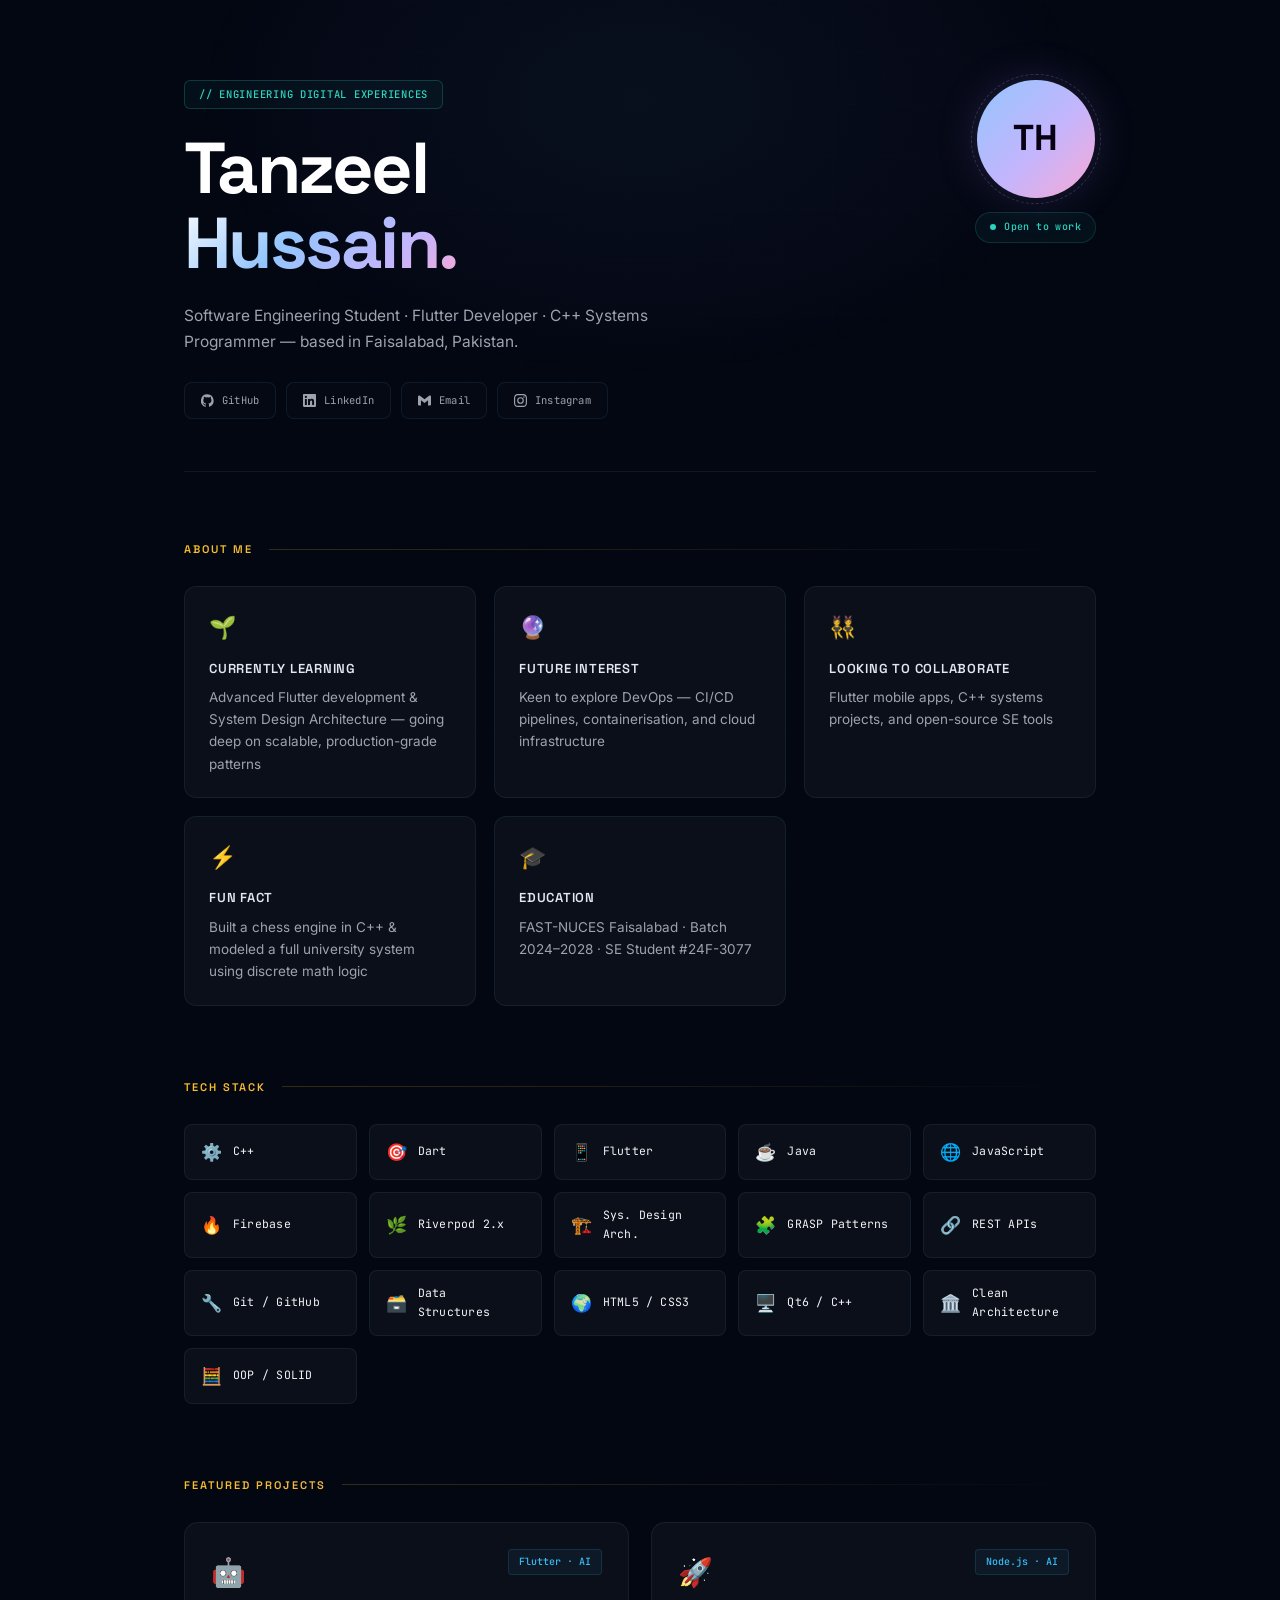
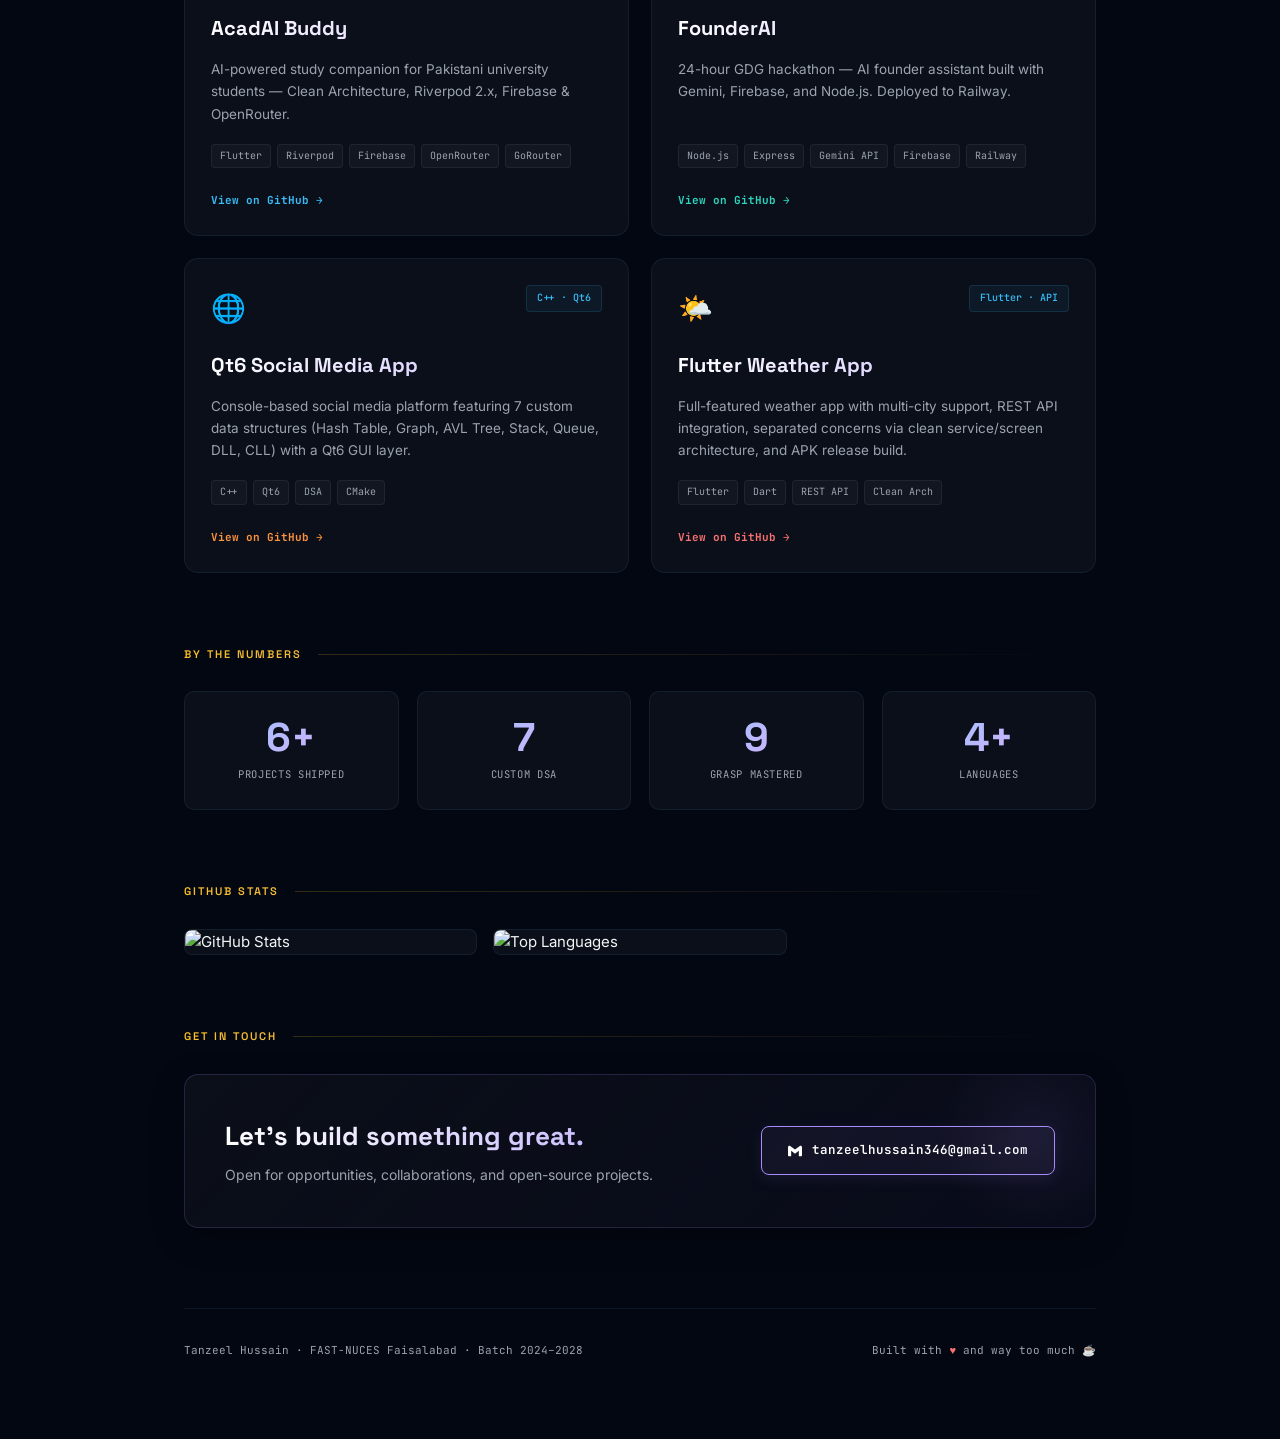
==== docs/index.html @ 309c76f7 "Create index.html" ====
<!DOCTYPE html>
<html lang="en">
<head>
<meta charset="UTF-8" />
<meta name="viewport" content="width=device-width, initial-scale=1.0" />
<title>Tanzeel Hussain — Software Engineer</title>
<link href="https://fonts.googleapis.com/css2?family=Space+Grotesk:wght@400;500;600;700&family=Inter:wght@300;400;500&family=JetBrains+Mono:wght@400;500;700&display=swap" rel="stylesheet" />
<style>
  :root {
    --bg: #030712;
    --surface: #0b0f19;
    --surface2: #111827;
    --border: rgba(99, 179, 237, 0.1);

    --h1-gradient: linear-gradient(135deg, #ffffff 0%, #93c5fd 40%, #c4b5fd 75%, #f9a8d4 100%);
    --label-gradient: linear-gradient(90deg, #fbbf24 0%, #a78bfa 100%);
    --accent: #38bdf8;
    --accent2: #2dd4bf;
    --accent3: #fb923c;
    --accent4: #f87171;
    --accent5: #a78bfa;

    --text: #f3f4f6;
    --muted: #9ca3af;
  }

  *, *::before, *::after { box-sizing: border-box; margin: 0; padding: 0; }
  html { scroll-behavior: smooth; }

  body {
    background: var(--bg);
    color: var(--text);
    font-family: 'Inter', sans-serif;
    font-size: 15px;
    line-height: 1.65;
    overflow-x: hidden;
    min-height: 100vh;
  }

  body::before {
    content: '';
    position: fixed; inset: 0; z-index: 0;
    background-image:
      linear-gradient(rgba(56,189,248,0.012) 1px, transparent 1px),
      linear-gradient(90deg, rgba(56,189,248,0.012) 1px, transparent 1px);
    background-size: 52px 52px;
    pointer-events: none;
  }

  body::after {
    content: '';
    position: fixed; top: -180px; left: 50%; transform: translateX(-50%);
    width: 900px; height: 560px; z-index: 0;
    background: radial-gradient(ellipse at center,
      rgba(99,179,237,0.055) 0%,
      rgba(167,139,250,0.025) 50%,
      transparent 70%);
    pointer-events: none;
  }

  .wrapper { position: relative; z-index: 1; max-width: 960px; margin: 0 auto; padding: 0 24px 80px; }

  /* ── HEADER ── */
  header {
    padding: 80px 0 52px;
    display: grid;
    grid-template-columns: 1fr auto;
    gap: 32px;
    align-items: start;
    border-bottom: 1px solid var(--border);
    margin-bottom: 68px;
  }
  .header-left { max-width: 580px; }

  .tag {
    display: inline-block;
    font-family: 'JetBrains Mono', monospace;
    font-size: 10.5px;
    font-weight: 500;
    color: var(--accent2);
    border: 1px solid rgba(45,212,191,0.22);
    background: rgba(45,212,191,0.04);
    padding: 5px 14px;
    border-radius: 6px;
    margin-bottom: 22px;
    letter-spacing: 0.07em;
    animation: fadeUp 0.6s ease both;
  }

  /* ── H1: spectacular multi-color gradient ── */
  h1 {
    font-family: 'Space Grotesk', sans-serif;
    font-size: clamp(44px, 6.5vw, 72px);
    font-weight: 700;
    line-height: 1.04;
    letter-spacing: -0.035em;
    color: #fff;
    animation: fadeUp 0.6s 0.1s ease both;
  }
  h1 .name-plain { color: #ffffff; }
  h1 .name-grad {
    background: var(--h1-gradient);
    -webkit-background-clip: text;
    -webkit-text-fill-color: transparent;
    background-clip: text;
  }

  .subtitle {
    margin-top: 22px;
    font-size: 15.5px;
    color: var(--muted);
    font-weight: 400;
    max-width: 510px;
    line-height: 1.7;
    animation: fadeUp 0.6s 0.2s ease both;
  }

  .socials {
    display: flex; gap: 10px; flex-wrap: wrap; margin-top: 26px;
    animation: fadeUp 0.6s 0.3s ease both;
  }
  .social-btn {
    display: inline-flex; align-items: center; gap: 8px;
    padding: 9px 16px;
    border: 1px solid var(--border);
    border-radius: 8px;
    font-family: 'JetBrains Mono', monospace;
    font-size: 10.5px;
    color: var(--muted);
    text-decoration: none;
    transition: all 0.22s cubic-bezier(0.4,0,0.2,1);
    background: rgba(255,255,255,0.01);
    letter-spacing: 0.02em;
  }
  .social-btn:hover {
    border-color: var(--accent);
    color: #fff;
    background: rgba(56,189,248,0.07);
    transform: translateY(-2px);
    box-shadow: 0 4px 18px rgba(56,189,248,0.1);
  }
  .social-btn svg { width: 13px; height: 13px; fill: currentColor; }

  /* ── AVATAR ── */
  .avatar-block {
    animation: fadeUp 0.6s 0.15s ease both;
    display: flex; flex-direction: column; align-items: center; gap: 14px;
  }
  .avatar {
    width: 118px; height: 118px;
    border-radius: 50%;
    background: linear-gradient(135deg, #93c5fd 0%, #c4b5fd 55%, #f9a8d4 100%);
    display: flex; align-items: center; justify-content: center;
    font-family: 'Space Grotesk', sans-serif;
    font-weight: 700; font-size: 36px;
    color: #0a0014;
    position: relative;
    box-shadow: 0 0 44px rgba(167,139,250,0.18);
  }
  .avatar::after {
    content: '';
    position: absolute; inset: -6px;
    border-radius: 50%;
    border: 1px dashed rgba(167,139,250,0.25);
    animation: spin 26s linear infinite;
  }
  .status-dot {
    display: flex; align-items: center; gap: 8px;
    padding: 6px 14px;
    background: rgba(45,212,191,0.05);
    border: 1px solid rgba(45,212,191,0.16);
    border-radius: 30px;
    font-family: 'JetBrains Mono', monospace;
    font-size: 10px; color: var(--accent2); font-weight: 500;
    letter-spacing: 0.04em;
  }
  .dot { width: 6px; height: 6px; border-radius: 50%; background: var(--accent2); animation: pulse 2s infinite; }

  /* ── SECTION LABELS — gradient text ── */
  .section { margin-bottom: 72px; }

  .section-label {
    font-family: 'Space Grotesk', sans-serif;
    font-size: 11px;
    font-weight: 600;
    letter-spacing: 0.18em;
    text-transform: uppercase;
    margin-bottom: 28px;
    display: flex; align-items: center; gap: 16px;

    background: var(--label-gradient);
    -webkit-background-clip: text;
    -webkit-text-fill-color: transparent;
    background-clip: text;
  }
  .section-label::after {
    content: '';
    flex: 1; height: 1px;
    background: linear-gradient(90deg, rgba(251,191,36,0.2), transparent);
    -webkit-text-fill-color: unset;
  }

  /* ── ABOUT CARDS ── */
  .about-grid {
    display: grid;
    grid-template-columns: repeat(auto-fill, minmax(270px, 1fr));
    gap: 18px;
  }
  .about-card {
    background: var(--surface);
    border: 1px solid var(--border);
    border-radius: 12px;
    padding: 22px 24px;
    transition: all 0.25s cubic-bezier(0.4,0,0.2,1);
    animation: fadeUp 0.5s ease both;
  }
  .about-card:hover {
    border-color: rgba(167,139,250,0.3);
    transform: translateY(-4px);
    box-shadow: 0 14px 34px rgba(0,0,0,0.3);
  }
  .about-card .icon { font-size: 22px; margin-bottom: 12px; }
  .about-card .card-title {
    font-family: 'Space Grotesk', sans-serif;
    font-weight: 600; font-size: 13px;
    color: #e2e8f0;
    text-transform: uppercase; letter-spacing: 0.06em;
    margin-bottom: 7px;
  }
  .about-card .card-body { font-size: 13.5px; color: var(--muted); line-height: 1.65; font-weight: 400; }
  .about-card:hover .card-body { color: #cbd5e1; }

  /* ── SKILLS ── */
  .skills-grid {
    display: grid;
    grid-template-columns: repeat(auto-fill, minmax(168px, 1fr));
    gap: 12px;
  }
  .skill-chip {
    background: var(--surface);
    border: 1px solid var(--border);
    border-radius: 8px;
    padding: 13px 16px;
    display: flex; align-items: center; gap: 11px;
    transition: all 0.2s ease;
    animation: fadeUp 0.4s ease both;
    cursor: default;
  }
  .skill-chip:hover {
    border-color: var(--chip-color, var(--accent));
    background: rgba(255,255,255,0.025);
    transform: translateY(-3px) scale(1.02);
    box-shadow: 0 6px 20px rgba(0,0,0,0.28);
  }
  .skill-chip .chip-icon { font-size: 17px; flex-shrink: 0; }
  .skill-chip .chip-name {
    font-family: 'JetBrains Mono', monospace;
    font-size: 11.5px; color: var(--text); letter-spacing: 0.02em;
  }

  /* ── PROJECTS ── */
  .projects-grid {
    display: grid; grid-template-columns: repeat(auto-fill, minmax(290px, 1fr)); gap: 22px;
  }
  .project-card {
    background: var(--surface);
    border: 1px solid var(--border);
    border-radius: 14px;
    padding: 26px;
    display: flex; flex-direction: column; gap: 13px;
    transition: all 0.28s cubic-bezier(0.4,0,0.2,1);
    position: relative; overflow: hidden;
    animation: fadeUp 0.5s ease both;
  }
  .project-card::before {
    content: '';
    position: absolute; top: 0; left: 0; right: 0; height: 2px;
    background: var(--card-accent, var(--accent));
    transform: scaleX(0); transform-origin: left;
    transition: transform 0.3s cubic-bezier(0.4,0,0.2,1);
  }
  .project-card:hover { border-color: rgba(255,255,255,0.1); transform: translateY(-6px); box-shadow: 0 22px 44px rgba(0,0,0,0.5); }
  .project-card:hover::before { transform: scaleX(1); }
  .proj-header { display: flex; justify-content: space-between; align-items: flex-start; }
  .proj-icon { font-size: 28px; }
  .proj-tag {
    font-family: 'JetBrains Mono', monospace; font-size: 10px; padding: 4px 10px;
    border-radius: 4px; background: rgba(56,189,248,0.06); color: var(--accent);
    border: 1px solid rgba(56,189,248,0.15); font-weight: 500;
  }

  /* ── Project card headings ── */
  .project-card h3 {
    font-family: 'Space Grotesk', sans-serif;
    font-weight: 700; font-size: 20px;
    background: linear-gradient(120deg, #fff 0%, #c4b5fd 100%);
    -webkit-background-clip: text;
    -webkit-text-fill-color: transparent;
    background-clip: text;
    margin-top: 4px;
  }
  .project-card p { font-size: 13.5px; color: var(--muted); flex: 1; line-height: 1.65; font-weight: 400; }
  .tech-tags { display: flex; flex-wrap: wrap; gap: 6px; margin-top: 6px; }
  .tech-tag {
    font-family: 'JetBrains Mono', monospace; font-size: 10px; padding: 3px 8px;
    border-radius: 4px; background: rgba(255,255,255,0.03); color: var(--muted);
    border: 1px solid rgba(255,255,255,0.06);
  }
  .project-link {
    display: inline-flex; align-items: center; gap: 6px;
    font-family: 'JetBrains Mono', monospace; font-size: 11px;
    color: var(--card-accent, var(--accent));
    text-decoration: none; margin-top: 10px;
    transition: gap 0.2s; font-weight: 700;
  }
  .project-link:hover { gap: 10px; }

  /* ── STATS ── */
  .stats-row { display: grid; grid-template-columns: repeat(auto-fill, minmax(175px, 1fr)); gap: 18px; }
  .stat-card {
    background: var(--surface);
    border: 1px solid var(--border);
    border-radius: 10px; padding: 26px;
    text-align: center;
    transition: all 0.2s;
    animation: fadeUp 0.4s ease both;
  }
  .stat-card:hover { border-color: var(--accent5); transform: translateY(-2px); box-shadow: 0 8px 24px rgba(167,139,250,0.1); }
  .stat-num {
    font-family: 'Space Grotesk', sans-serif;
    font-weight: 700; font-size: 40px;
    background: linear-gradient(135deg, #93c5fd 0%, #c4b5fd 60%, #f9a8d4 100%);
    -webkit-background-clip: text;
    -webkit-text-fill-color: transparent;
    background-clip: text;
    line-height: 1;
  }
  .stat-label {
    font-family: 'JetBrains Mono', monospace;
    font-size: 10.5px; color: var(--muted);
    margin-top: 8px; text-transform: uppercase; letter-spacing: 0.06em;
  }

  /* ── CONTACT ── */
  .contact-bar {
    background: linear-gradient(135deg, var(--surface), rgba(167,139,250,0.03));
    border: 1px solid rgba(167,139,250,0.18);
    border-radius: 14px; padding: 40px;
    display: flex; align-items: center; justify-content: space-between; flex-wrap: wrap; gap: 24px;
    position: relative; overflow: hidden;
    box-shadow: 0 10px 32px rgba(0,0,0,0.3);
  }
  .contact-bar::before {
    content: '';
    position: absolute; right: -40px; top: -40px;
    width: 200px; height: 200px; border-radius: 50%;
    background: radial-gradient(circle, rgba(167,139,250,0.08), transparent 70%);
  }
  .contact-bar h3 {
    font-family: 'Space Grotesk', sans-serif;
    font-weight: 700; font-size: 26px;
    background: linear-gradient(90deg, #fff 0%, #c4b5fd 100%);
    -webkit-background-clip: text;
    -webkit-text-fill-color: transparent;
    background-clip: text;
  }
  .contact-bar p { color: var(--muted); font-size: 14px; margin-top: 6px; }
  .contact-email {
    display: inline-flex; align-items: center; gap: 10px;
    font-family: 'JetBrains Mono', monospace; font-size: 12.5px;
    color: #fff; text-decoration: none;
    padding: 13px 26px;
    border: 1px solid var(--accent5); border-radius: 8px;
    background: rgba(167,139,250,0.06);
    transition: all 0.25s;
    box-shadow: 0 4px 15px rgba(167,139,250,0.1);
    font-weight: 600;
  }
  .contact-email:hover {
    background: var(--accent5); color: #0a0014;
    transform: translateY(-2px);
    box-shadow: 0 6px 22px rgba(167,139,250,0.3);
  }

  /* ── GITHUB STATS ── */
  .github-grid {
    display: grid;
    grid-template-columns: repeat(auto-fill, minmax(260px, 1fr));
    gap: 16px;
  }
  .github-card {
    background: var(--surface);
    border: 1px solid var(--border);
    border-radius: 8px; overflow: hidden;
    transition: border-color 0.2s;
  }
  .github-card:hover { border-color: var(--accent); }
  .github-card img { width: 100%; display: block; }

  /* ── FOOTER ── */
  footer {
    border-top: 1px solid var(--border);
    padding-top: 32px; margin-top: 80px;
    display: flex; justify-content: space-between; align-items: center; flex-wrap: wrap; gap: 12px;
  }
  footer p { font-family: 'JetBrains Mono', monospace; font-size: 11px; color: var(--muted); }
  footer span { color: var(--accent4); }

  /* ── ANIMATIONS ── */
  @keyframes fadeUp {
    from { opacity: 0; transform: translateY(16px); }
    to   { opacity: 1; transform: translateY(0); }
  }
  @keyframes spin { to { transform: rotate(360deg); } }
  @keyframes pulse {
    0%, 100% { box-shadow: 0 0 0 0 rgba(45,212,191,0.4); }
    50%       { box-shadow: 0 0 0 6px rgba(45,212,191,0); }
  }

  .about-card:nth-child(1) { animation-delay: 0.05s; }
  .about-card:nth-child(2) { animation-delay: 0.10s; }
  .about-card:nth-child(3) { animation-delay: 0.15s; }
  .about-card:nth-child(4) { animation-delay: 0.20s; }
  .about-card:nth-child(5) { animation-delay: 0.25s; }
  .project-card:nth-child(1) { animation-delay: 0.05s; }
  .project-card:nth-child(2) { animation-delay: 0.12s; }
  .project-card:nth-child(3) { animation-delay: 0.19s; }
  .project-card:nth-child(4) { animation-delay: 0.26s; }

  @media (max-width: 640px) {
    header { grid-template-columns: 1fr; padding-top: 48px; }
    .avatar-block { flex-direction: row; justify-content: flex-start; }
    h1 { font-size: 40px; }
  }
</style>
</head>
<body>
<div class="wrapper">

  <header>
    <div class="header-left">
      <div class="tag">// ENGINEERING DIGITAL EXPERIENCES</div>
      <h1>
        <span class="name-plain">Tanzeel<br></span>
        <span class="name-grad">Hussain.</span>
      </h1>
      <p class="subtitle">Software Engineering Student · Flutter Developer · C++ Systems Programmer — based in Faisalabad, Pakistan.</p>
      <div class="socials">
        <a class="social-btn" href="https://github.com/f243077-cell" target="_blank">
          <svg viewBox="0 0 24 24"><path d="M12 .3a12 12 0 0 0-3.8 23.4c.6.1.8-.3.8-.6v-2c-3.3.7-4-1.6-4-1.6-.6-1.4-1.4-1.8-1.4-1.8-1-.7.1-.7.1-.7 1.2.1 1.8 1.2 1.8 1.2 1 1.8 2.8 1.3 3.5 1 .1-.8.4-1.3.7-1.6-2.7-.3-5.5-1.3-5.5-5.9 0-1.3.5-2.4 1.2-3.2 0-.4-.5-1.6.2-3.2 0 0 1-.3 3.3 1.2a11.5 11.5 0 0 1 6 0C17 4.7 18 5 18 5c.7 1.6.2 2.8.1 3.2.8.8 1.2 1.9 1.2 3.2 0 4.6-2.8 5.6-5.5 5.9.5.4.9 1.2.9 2.3v3.3c0 .3.2.7.8.6A12 12 0 0 0 12 .3z"/></svg>
          GitHub
        </a>
        <a class="social-btn" href="https://linkedin.com/in/tanzeel-hussain-176a93327/" target="_blank">
          <svg viewBox="0 0 24 24"><path d="M20.447 20.452h-3.554v-5.569c0-1.328-.027-3.037-1.852-3.037-1.853 0-2.136 1.445-2.136 2.939v5.667H9.351V9h3.414v1.561h.046c.477-.9 1.637-1.85 3.37-1.85 3.601 0 4.267 2.37 4.267 5.455v6.286zM5.337 7.433a2.062 2.062 0 0 1-2.063-2.065 2.064 2.064 0 1 1 2.063 2.065zm1.782 13.019H3.555V9h3.564v11.452zM22.225 0H1.771C.792 0 0 .774 0 1.729v20.542C0 23.227.792 24 1.771 24h20.451C23.2 24 24 23.227 24 22.271V1.729C24 .774 23.2 0 22.222 0h.003z"/></svg>
          LinkedIn
        </a>
        <a class="social-btn" href="mailto:tanzeelhussain346@gmail.com">
          <svg viewBox="0 0 24 24"><path d="M24 5.457v13.909c0 .904-.732 1.636-1.636 1.636h-3.819V11.73L12 16.64l-6.545-4.91v9.273H1.636A1.636 1.636 0 0 1 0 19.366V5.457c0-2.023 2.309-3.178 3.927-1.964L5.455 4.64 12 9.548l6.545-4.91 1.528-1.145C21.69 2.28 24 3.434 24 5.457z"/></svg>
          Email
        </a>
        <a class="social-btn" href="https://instagram.com/tanzeel.hussaiin" target="_blank">
          <svg viewBox="0 0 24 24"><path d="M12 2.163c3.204 0 3.584.012 4.85.07 3.252.148 4.771 1.691 4.919 4.919.058 1.265.069 1.645.069 4.849 0 3.205-.012 3.584-.069 4.849-.149 3.225-1.664 4.771-4.919 4.919-1.266.058-1.644.07-4.85.07-3.204 0-3.584-.012-4.849-.07-3.26-.149-4.771-1.699-4.919-4.92-.058-1.265-.07-1.644-.07-4.849 0-3.204.013-3.583.07-4.849.149-3.227 1.664-4.771 4.919-4.919 1.266-.057 1.645-.069 4.849-.069zM12 0C8.741 0 8.333.014 7.053.072 2.695.272.273 2.69.073 7.052.014 8.333 0 8.741 0 12c0 3.259.014 3.668.072 4.948.2 4.358 2.618 6.78 6.98 6.98C8.333 23.986 8.741 24 12 24c3.259 0 3.668-.014 4.948-.072 4.354-.2 6.782-2.618 6.979-6.98.059-1.28.073-1.689.073-4.948 0-3.259-.014-3.667-.072-4.947-.196-4.354-2.617-6.78-6.979-6.98C15.668.014 15.259 0 12 0zm0 5.838a6.162 6.162 0 1 0 0 12.324 6.162 6.162 0 0 0 0-12.324zM12 16a4 4 0 1 1 0-8 4 4 0 0 1 0 8zm6.406-11.845a1.44 1.44 0 1 0 0 2.881 1.44 1.44 0 0 0 0-2.881z"/></svg>
          Instagram
        </a>
      </div>
    </div>
    <div class="avatar-block">
      <div class="avatar">TH</div>
      <div class="status-dot"><div class="dot"></div> Open to work</div>
    </div>
  </header>

  <section class="section">
    <div class="section-label">About Me</div>
    <div class="about-grid">
      <div class="about-card">
        <div class="icon">🌱</div>
        <div class="card-title">Currently Learning</div>
        <div class="card-body">Advanced Flutter development &amp; System Design Architecture — going deep on scalable, production-grade patterns</div>
      </div>
      <div class="about-card">
        <div class="icon">🔮</div>
        <div class="card-title">Future Interest</div>
        <div class="card-body">Keen to explore DevOps — CI/CD pipelines, containerisation, and cloud infrastructure</div>
      </div>
      <div class="about-card">
        <div class="icon">👯</div>
        <div class="card-title">Looking to Collaborate</div>
        <div class="card-body">Flutter mobile apps, C++ systems projects, and open-source SE tools</div>
      </div>
      <div class="about-card">
        <div class="icon">⚡</div>
        <div class="card-title">Fun Fact</div>
        <div class="card-body">Built a chess engine in C++ &amp; modeled a full university system using discrete math logic</div>
      </div>
      <div class="about-card">
        <div class="icon">🎓</div>
        <div class="card-title">Education</div>
        <div class="card-body">FAST-NUCES Faisalabad · Batch 2024–2028 · SE Student #24F-3077</div>
      </div>
    </div>
  </section>

  <section class="section">
    <div class="section-label">Tech Stack</div>
    <div class="skills-grid">
      <div class="skill-chip" style="--chip-color:#00599C"><span class="chip-icon">⚙️</span><span class="chip-name">C++</span></div>
      <div class="skill-chip" style="--chip-color:#0175C2"><span class="chip-icon">🎯</span><span class="chip-name">Dart</span></div>
      <div class="skill-chip" style="--chip-color:#02569B"><span class="chip-icon">📱</span><span class="chip-name">Flutter</span></div>
      <div class="skill-chip" style="--chip-color:#ED8B00"><span class="chip-icon">☕</span><span class="chip-name">Java</span></div>
      <div class="skill-chip" style="--chip-color:#F7DF1E"><span class="chip-icon">🌐</span><span class="chip-name">JavaScript</span></div>
      <div class="skill-chip" style="--chip-color:#039BE5"><span class="chip-icon">🔥</span><span class="chip-name">Firebase</span></div>
      <div class="skill-chip" style="--chip-color:#2dd4bf"><span class="chip-icon">🌿</span><span class="chip-name">Riverpod 2.x</span></div>
      <div class="skill-chip" style="--chip-color:#fb923c"><span class="chip-icon">🏗️</span><span class="chip-name">Sys. Design Arch.</span></div>
      <div class="skill-chip" style="--chip-color:#f87171"><span class="chip-icon">🧩</span><span class="chip-name">GRASP Patterns</span></div>
      <div class="skill-chip" style="--chip-color:#a78bfa"><span class="chip-icon">🔗</span><span class="chip-name">REST APIs</span></div>
      <div class="skill-chip" style="--chip-color:#F05033"><span class="chip-icon">🔧</span><span class="chip-name">Git / GitHub</span></div>
      <div class="skill-chip" style="--chip-color:#38bdf8"><span class="chip-icon">🗃️</span><span class="chip-name">Data Structures</span></div>
      <div class="skill-chip" style="--chip-color:#E34F26"><span class="chip-icon">🌍</span><span class="chip-name">HTML5 / CSS3</span></div>
      <div class="skill-chip" style="--chip-color:#41CD52"><span class="chip-icon">🖥️</span><span class="chip-name">Qt6 / C++</span></div>
      <div class="skill-chip" style="--chip-color:#2dd4bf"><span class="chip-icon">🏛️</span><span class="chip-name">Clean Architecture</span></div>
      <div class="skill-chip" style="--chip-color:#fb923c"><span class="chip-icon">🧮</span><span class="chip-name">OOP / SOLID</span></div>
    </div>
  </section>

  <section class="section">
    <div class="section-label">Featured Projects</div>
    <div class="projects-grid">
      <div class="project-card" style="--card-accent:#38bdf8">
        <div class="proj-header"><div class="proj-icon">🤖</div><div class="proj-tag">Flutter · AI</div></div>
        <h3>AcadAI Buddy</h3>
        <p>AI-powered study companion for Pakistani university students — Clean Architecture, Riverpod 2.x, Firebase &amp; OpenRouter.</p>
        <div class="tech-tags">
          <span class="tech-tag">Flutter</span><span class="tech-tag">Riverpod</span>
          <span class="tech-tag">Firebase</span><span class="tech-tag">OpenRouter</span><span class="tech-tag">GoRouter</span>
        </div>
        <a class="project-link" href="https://github.com/f243077-cell/AcadAi_Buddy" target="_blank">View on GitHub →</a>
      </div>
      <div class="project-card" style="--card-accent:#2dd4bf">
        <div class="proj-header"><div class="proj-icon">🚀</div><div class="proj-tag">Node.js · AI</div></div>
        <h3>FounderAI</h3>
        <p>24-hour GDG hackathon — AI founder assistant built with Gemini, Firebase, and Node.js. Deployed to Railway.</p>
        <div class="tech-tags">
          <span class="tech-tag">Node.js</span><span class="tech-tag">Express</span>
          <span class="tech-tag">Gemini API</span><span class="tech-tag">Firebase</span><span class="tech-tag">Railway</span>
        </div>
        <a class="project-link" href="https://github.com/f243077-cell/Founder_AI" target="_blank">View on GitHub →</a>
      </div>
      <div class="project-card" style="--card-accent:#fb923c">
        <div class="proj-header"><div class="proj-icon">🌐</div><div class="proj-tag">C++ · Qt6</div></div>
        <h3>Qt6 Social Media App</h3>
        <p>Console-based social media platform featuring 7 custom data structures (Hash Table, Graph, AVL Tree, Stack, Queue, DLL, CLL) with a Qt6 GUI layer.</p>
        <div class="tech-tags">
          <span class="tech-tag">C++</span><span class="tech-tag">Qt6</span>
          <span class="tech-tag">DSA</span><span class="tech-tag">CMake</span>
        </div>
        <a class="project-link" href="https://github.com/f243077-cell" target="_blank">View on GitHub →</a>
      </div>
      <div class="project-card" style="--card-accent:#f87171">
        <div class="proj-header"><div class="proj-icon">🌤️</div><div class="proj-tag">Flutter · API</div></div>
        <h3>Flutter Weather App</h3>
        <p>Full-featured weather app with multi-city support, REST API integration, separated concerns via clean service/screen architecture, and APK release build.</p>
        <div class="tech-tags">
          <span class="tech-tag">Flutter</span><span class="tech-tag">Dart</span>
          <span class="tech-tag">REST API</span><span class="tech-tag">Clean Arch</span>
        </div>
        <a class="project-link" href="https://github.com/f243077-cell" target="_blank">View on GitHub →</a>
      </div>
    </div>
  </section>

  <section class="section">
    <div class="section-label">By the Numbers</div>
    <div class="stats-row">
      <div class="stat-card"><div class="stat-num">6+</div><div class="stat-label">Projects Shipped</div></div>
      <div class="stat-card"><div class="stat-num">7</div><div class="stat-label">Custom DSA</div></div>
      <div class="stat-card"><div class="stat-num">9</div><div class="stat-label">GRASP Mastered</div></div>
      <div class="stat-card"><div class="stat-num">4+</div><div class="stat-label">Languages</div></div>
    </div>
  </section>

  <section class="section">
    <div class="section-label">GitHub Stats</div>
    <div class="github-grid">
      <div class="github-card">
        <img src="https://github-readme-stats.shion.dev/api?username=f243077-cell&theme=dark&hide_border=true&include_all_commits=true&count_private=false&bg_color=0d1117&title_color=c4b5fd&text_color=e2e8f0&icon_color=93c5fd" alt="GitHub Stats" />
      </div>
      <!-- <div class="github-card">
        <img src="https://streak-stats.demolab.com/?user=f243077-cell&theme=dark&hide_border=true&background=0d1117&ring=c4b5fd&fire=f9a8d4&currStreakLabel=93c5fd" alt="Streak Stats" />
      </div> -->
      <div class="github-card">
        <img src="https://github-readme-stats.shion.dev/api/top-langs/?username=f243077-cell&theme=dark&hide_border=true&bg_color=0d1117&title_color=c4b5fd&text_color=e2e8f0&layout=compact" alt="Top Languages" />
      </div>
    </div>
  </section>

  <section class="section">
    <div class="section-label">Get In Touch</div>
    <div class="contact-bar">
      <div>
        <h3>Let's build something great.</h3>
        <p>Open for opportunities, collaborations, and open-source projects.</p>
      </div>
      <a class="contact-email" href="mailto:tanzeelhussain346@gmail.com">
        <svg width="14" height="14" fill="currentColor" viewBox="0 0 24 24"><path d="M24 5.457v13.909c0 .904-.732 1.636-1.636 1.636h-3.819V11.73L12 16.64l-6.545-4.91v9.273H1.636A1.636 1.636 0 0 1 0 19.366V5.457c0-2.023 2.309-3.178 3.927-1.964L5.455 4.64 12 9.548l6.545-4.91 1.528-1.145C21.69 2.28 24 3.434 24 5.457z"/></svg>
        tanzeelhussain346@gmail.com
      </a>
    </div>
  </section>

  <footer>
    <p>Tanzeel Hussain · FAST-NUCES Faisalabad · Batch 2024–2028</p>
    <p>Built with <span>♥</span> and way too much <span>☕</span></p>
  </footer>

</div>
</body>
</html>
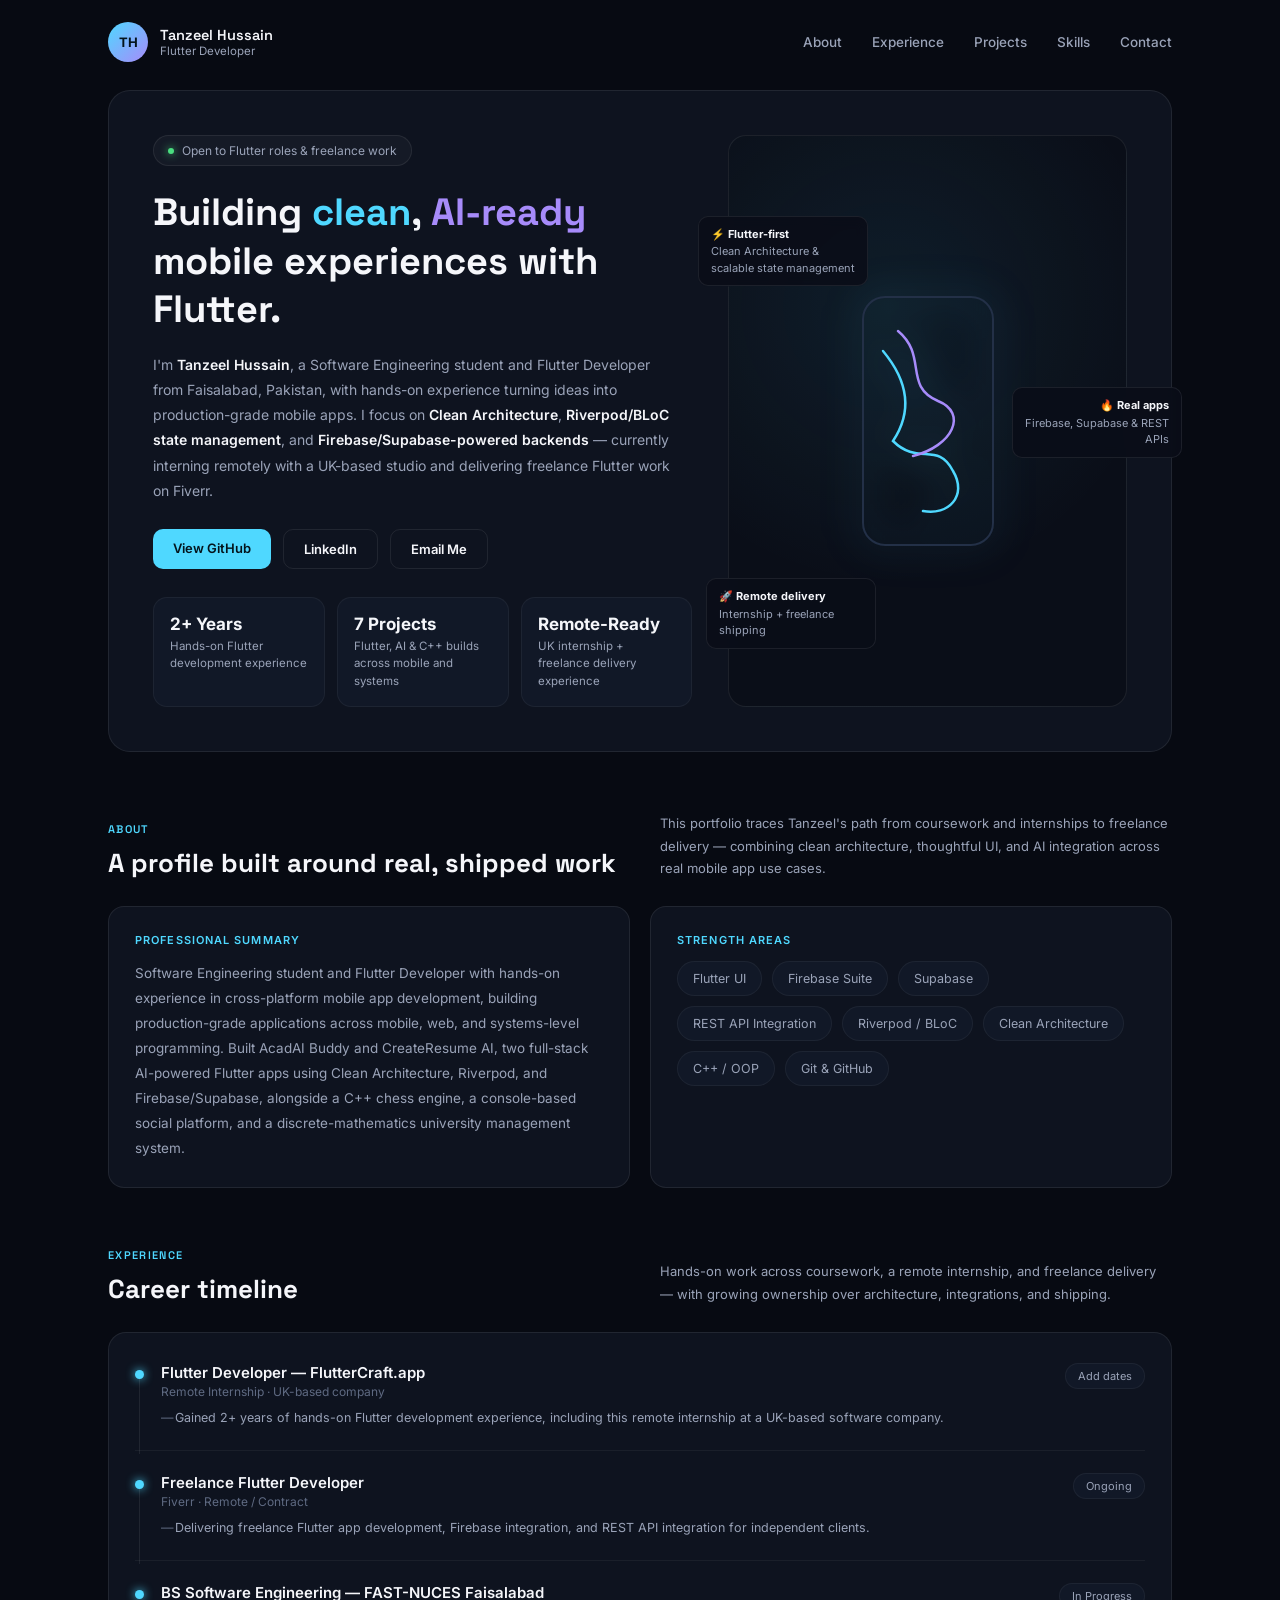
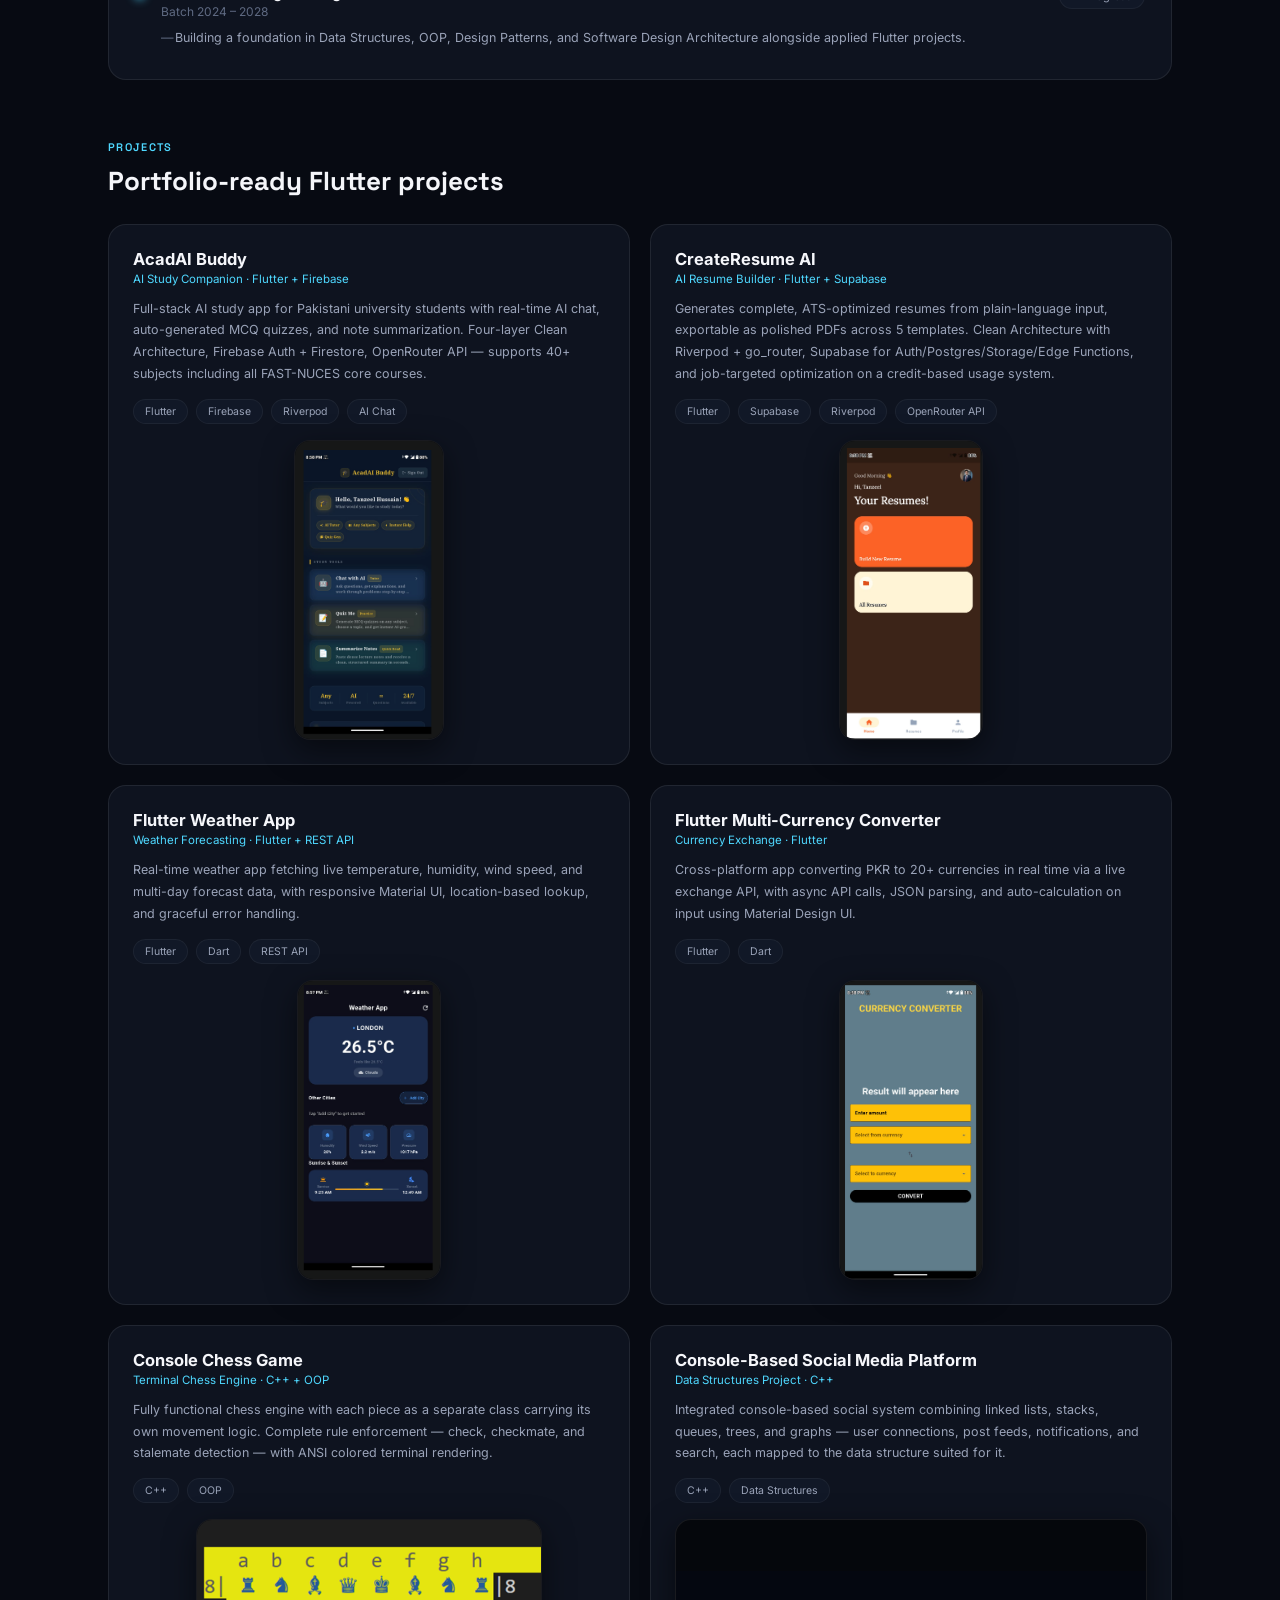
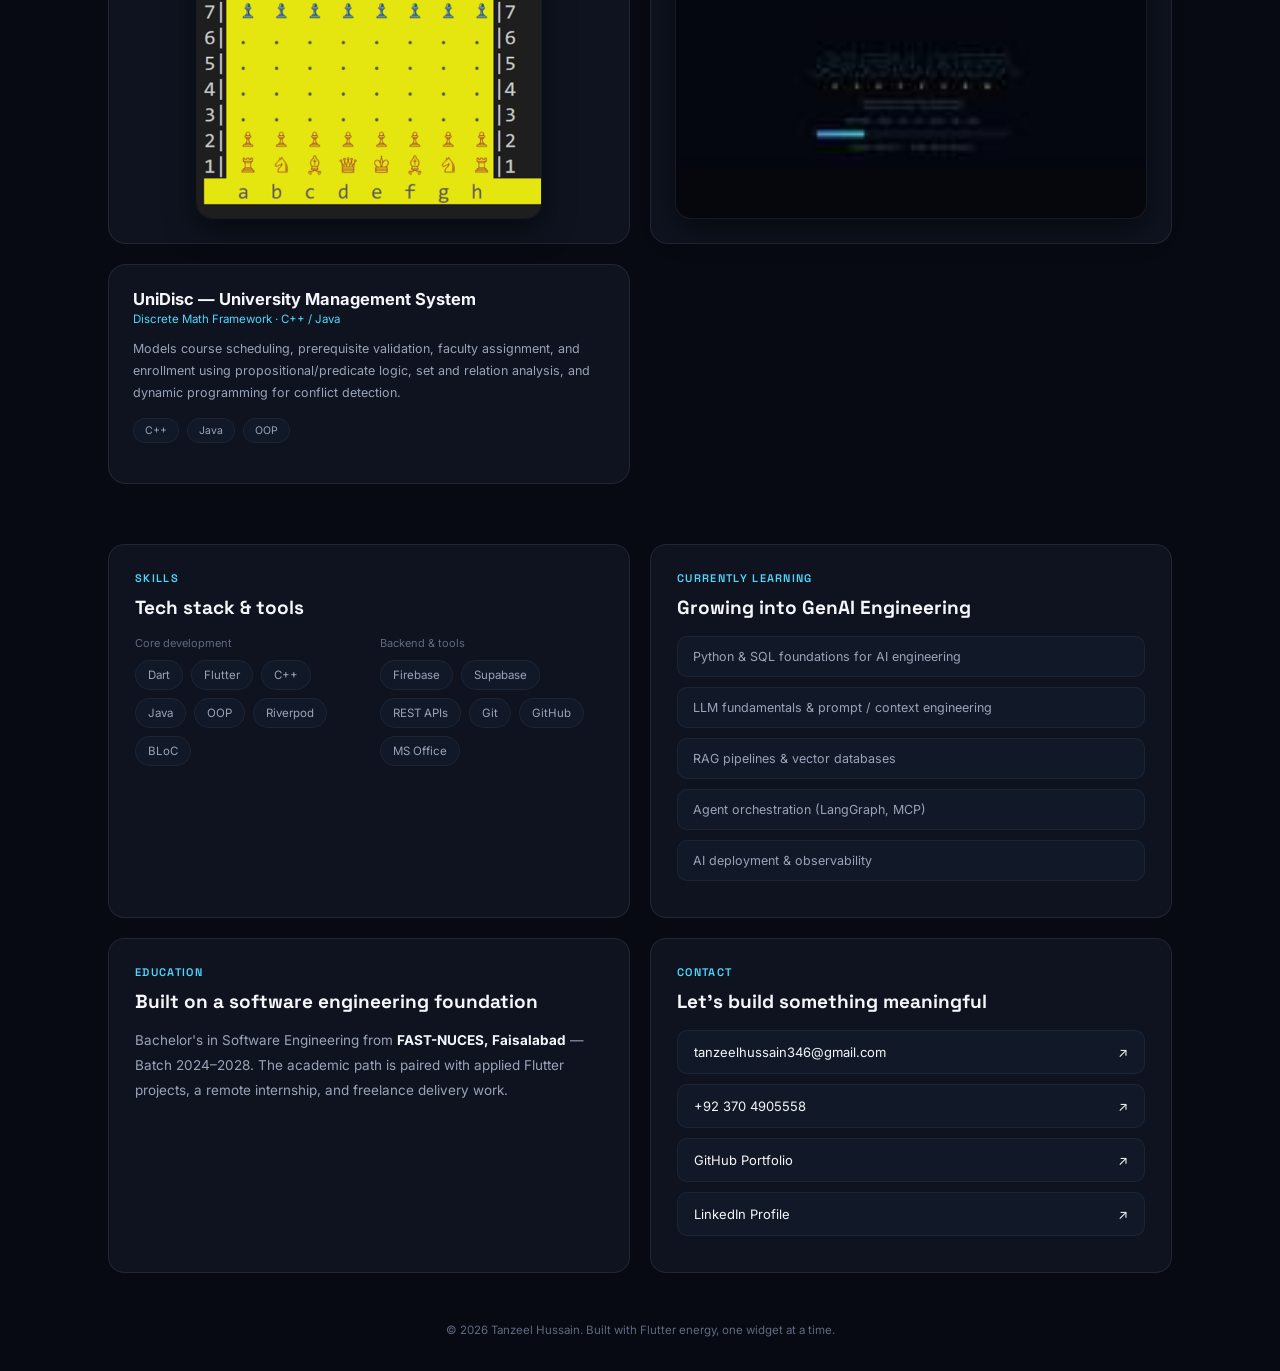
==== commit 57ad35d5: "Update index.html" ====
--- a/docs/index.html
+++ b/docs/index.html
@@ -1,618 +1,1122 @@
-<!DOCTYPE html>
+<!doctype html>
 <html lang="en">
-<head>
-<meta charset="UTF-8" />
-<meta name="viewport" content="width=device-width, initial-scale=1.0" />
-<title>Tanzeel Hussain — Software Engineer</title>
-<link href="https://fonts.googleapis.com/css2?family=Space+Grotesk:wght@400;500;600;700&family=Inter:wght@300;400;500&family=JetBrains+Mono:wght@400;500;700&display=swap" rel="stylesheet" />
-<style>
-  :root {
-    --bg: #030712;
-    --surface: #0b0f19;
-    --surface2: #111827;
-    --border: rgba(99, 179, 237, 0.1);
-
-    --h1-gradient: linear-gradient(135deg, #ffffff 0%, #93c5fd 40%, #c4b5fd 75%, #f9a8d4 100%);
-    --label-gradient: linear-gradient(90deg, #fbbf24 0%, #a78bfa 100%);
-    --accent: #38bdf8;
-    --accent2: #2dd4bf;
-    --accent3: #fb923c;
-    --accent4: #f87171;
-    --accent5: #a78bfa;
-
-    --text: #f3f4f6;
-    --muted: #9ca3af;
-  }
-
-  *, *::before, *::after { box-sizing: border-box; margin: 0; padding: 0; }
-  html { scroll-behavior: smooth; }
-
-  body {
-    background: var(--bg);
-    color: var(--text);
-    font-family: 'Inter', sans-serif;
-    font-size: 15px;
-    line-height: 1.65;
-    overflow-x: hidden;
-    min-height: 100vh;
-  }
-
-  body::before {
-    content: '';
-    position: fixed; inset: 0; z-index: 0;
-    background-image:
-      linear-gradient(rgba(56,189,248,0.012) 1px, transparent 1px),
-      linear-gradient(90deg, rgba(56,189,248,0.012) 1px, transparent 1px);
-    background-size: 52px 52px;
-    pointer-events: none;
-  }
-
-  body::after {
-    content: '';
-    position: fixed; top: -180px; left: 50%; transform: translateX(-50%);
-    width: 900px; height: 560px; z-index: 0;
-    background: radial-gradient(ellipse at center,
-      rgba(99,179,237,0.055) 0%,
-      rgba(167,139,250,0.025) 50%,
-      transparent 70%);
-    pointer-events: none;
-  }
-
-  .wrapper { position: relative; z-index: 1; max-width: 960px; margin: 0 auto; padding: 0 24px 80px; }
-
-  /* ── HEADER ── */
-  header {
-    padding: 80px 0 52px;
-    display: grid;
-    grid-template-columns: 1fr auto;
-    gap: 32px;
-    align-items: start;
-    border-bottom: 1px solid var(--border);
-    margin-bottom: 68px;
-  }
-  .header-left { max-width: 580px; }
-
-  .tag {
-    display: inline-block;
-    font-family: 'JetBrains Mono', monospace;
-    font-size: 10.5px;
-    font-weight: 500;
-    color: var(--accent2);
-    border: 1px solid rgba(45,212,191,0.22);
-    background: rgba(45,212,191,0.04);
-    padding: 5px 14px;
-    border-radius: 6px;
-    margin-bottom: 22px;
-    letter-spacing: 0.07em;
-    animation: fadeUp 0.6s ease both;
-  }
-
-  /* ── H1: spectacular multi-color gradient ── */
-  h1 {
-    font-family: 'Space Grotesk', sans-serif;
-    font-size: clamp(44px, 6.5vw, 72px);
-    font-weight: 700;
-    line-height: 1.04;
-    letter-spacing: -0.035em;
-    color: #fff;
-    animation: fadeUp 0.6s 0.1s ease both;
-  }
-  h1 .name-plain { color: #ffffff; }
-  h1 .name-grad {
-    background: var(--h1-gradient);
-    -webkit-background-clip: text;
-    -webkit-text-fill-color: transparent;
-    background-clip: text;
-  }
-
-  .subtitle {
-    margin-top: 22px;
-    font-size: 15.5px;
-    color: var(--muted);
-    font-weight: 400;
-    max-width: 510px;
-    line-height: 1.7;
-    animation: fadeUp 0.6s 0.2s ease both;
-  }
-
-  .socials {
-    display: flex; gap: 10px; flex-wrap: wrap; margin-top: 26px;
-    animation: fadeUp 0.6s 0.3s ease both;
-  }
-  .social-btn {
-    display: inline-flex; align-items: center; gap: 8px;
-    padding: 9px 16px;
-    border: 1px solid var(--border);
-    border-radius: 8px;
-    font-family: 'JetBrains Mono', monospace;
-    font-size: 10.5px;
-    color: var(--muted);
-    text-decoration: none;
-    transition: all 0.22s cubic-bezier(0.4,0,0.2,1);
-    background: rgba(255,255,255,0.01);
-    letter-spacing: 0.02em;
-  }
-  .social-btn:hover {
-    border-color: var(--accent);
-    color: #fff;
-    background: rgba(56,189,248,0.07);
-    transform: translateY(-2px);
-    box-shadow: 0 4px 18px rgba(56,189,248,0.1);
-  }
-  .social-btn svg { width: 13px; height: 13px; fill: currentColor; }
-
-  /* ── AVATAR ── */
-  .avatar-block {
-    animation: fadeUp 0.6s 0.15s ease both;
-    display: flex; flex-direction: column; align-items: center; gap: 14px;
-  }
-  .avatar {
-    width: 118px; height: 118px;
-    border-radius: 50%;
-    background: linear-gradient(135deg, #93c5fd 0%, #c4b5fd 55%, #f9a8d4 100%);
-    display: flex; align-items: center; justify-content: center;
-    font-family: 'Space Grotesk', sans-serif;
-    font-weight: 700; font-size: 36px;
-    color: #0a0014;
-    position: relative;
-    box-shadow: 0 0 44px rgba(167,139,250,0.18);
-  }
-  .avatar::after {
-    content: '';
-    position: absolute; inset: -6px;
-    border-radius: 50%;
-    border: 1px dashed rgba(167,139,250,0.25);
-    animation: spin 26s linear infinite;
-  }
-  .status-dot {
-    display: flex; align-items: center; gap: 8px;
-    padding: 6px 14px;
-    background: rgba(45,212,191,0.05);
-    border: 1px solid rgba(45,212,191,0.16);
-    border-radius: 30px;
-    font-family: 'JetBrains Mono', monospace;
-    font-size: 10px; color: var(--accent2); font-weight: 500;
-    letter-spacing: 0.04em;
-  }
-  .dot { width: 6px; height: 6px; border-radius: 50%; background: var(--accent2); animation: pulse 2s infinite; }
-
-  /* ── SECTION LABELS — gradient text ── */
-  .section { margin-bottom: 72px; }
-
-  .section-label {
-    font-family: 'Space Grotesk', sans-serif;
-    font-size: 11px;
-    font-weight: 600;
-    letter-spacing: 0.18em;
-    text-transform: uppercase;
-    margin-bottom: 28px;
-    display: flex; align-items: center; gap: 16px;
-
-    background: var(--label-gradient);
-    -webkit-background-clip: text;
-    -webkit-text-fill-color: transparent;
-    background-clip: text;
-  }
-  .section-label::after {
-    content: '';
-    flex: 1; height: 1px;
-    background: linear-gradient(90deg, rgba(251,191,36,0.2), transparent);
-    -webkit-text-fill-color: unset;
-  }
-
-  /* ── ABOUT CARDS ── */
-  .about-grid {
-    display: grid;
-    grid-template-columns: repeat(auto-fill, minmax(270px, 1fr));
-    gap: 18px;
-  }
-  .about-card {
-    background: var(--surface);
-    border: 1px solid var(--border);
-    border-radius: 12px;
-    padding: 22px 24px;
-    transition: all 0.25s cubic-bezier(0.4,0,0.2,1);
-    animation: fadeUp 0.5s ease both;
-  }
-  .about-card:hover {
-    border-color: rgba(167,139,250,0.3);
-    transform: translateY(-4px);
-    box-shadow: 0 14px 34px rgba(0,0,0,0.3);
-  }
-  .about-card .icon { font-size: 22px; margin-bottom: 12px; }
-  .about-card .card-title {
-    font-family: 'Space Grotesk', sans-serif;
-    font-weight: 600; font-size: 13px;
-    color: #e2e8f0;
-    text-transform: uppercase; letter-spacing: 0.06em;
-    margin-bottom: 7px;
-  }
-  .about-card .card-body { font-size: 13.5px; color: var(--muted); line-height: 1.65; font-weight: 400; }
-  .about-card:hover .card-body { color: #cbd5e1; }
-
-  /* ── SKILLS ── */
-  .skills-grid {
-    display: grid;
-    grid-template-columns: repeat(auto-fill, minmax(168px, 1fr));
-    gap: 12px;
-  }
-  .skill-chip {
-    background: var(--surface);
-    border: 1px solid var(--border);
-    border-radius: 8px;
-    padding: 13px 16px;
-    display: flex; align-items: center; gap: 11px;
-    transition: all 0.2s ease;
-    animation: fadeUp 0.4s ease both;
-    cursor: default;
-  }
-  .skill-chip:hover {
-    border-color: var(--chip-color, var(--accent));
-    background: rgba(255,255,255,0.025);
-    transform: translateY(-3px) scale(1.02);
-    box-shadow: 0 6px 20px rgba(0,0,0,0.28);
-  }
-  .skill-chip .chip-icon { font-size: 17px; flex-shrink: 0; }
-  .skill-chip .chip-name {
-    font-family: 'JetBrains Mono', monospace;
-    font-size: 11.5px; color: var(--text); letter-spacing: 0.02em;
-  }
-
-  /* ── PROJECTS ── */
-  .projects-grid {
-    display: grid; grid-template-columns: repeat(auto-fill, minmax(290px, 1fr)); gap: 22px;
-  }
-  .project-card {
-    background: var(--surface);
-    border: 1px solid var(--border);
-    border-radius: 14px;
-    padding: 26px;
-    display: flex; flex-direction: column; gap: 13px;
-    transition: all 0.28s cubic-bezier(0.4,0,0.2,1);
-    position: relative; overflow: hidden;
-    animation: fadeUp 0.5s ease both;
-  }
-  .project-card::before {
-    content: '';
-    position: absolute; top: 0; left: 0; right: 0; height: 2px;
-    background: var(--card-accent, var(--accent));
-    transform: scaleX(0); transform-origin: left;
-    transition: transform 0.3s cubic-bezier(0.4,0,0.2,1);
-  }
-  .project-card:hover { border-color: rgba(255,255,255,0.1); transform: translateY(-6px); box-shadow: 0 22px 44px rgba(0,0,0,0.5); }
-  .project-card:hover::before { transform: scaleX(1); }
-  .proj-header { display: flex; justify-content: space-between; align-items: flex-start; }
-  .proj-icon { font-size: 28px; }
-  .proj-tag {
-    font-family: 'JetBrains Mono', monospace; font-size: 10px; padding: 4px 10px;
-    border-radius: 4px; background: rgba(56,189,248,0.06); color: var(--accent);
-    border: 1px solid rgba(56,189,248,0.15); font-weight: 500;
-  }
-
-  /* ── Project card headings ── */
-  .project-card h3 {
-    font-family: 'Space Grotesk', sans-serif;
-    font-weight: 700; font-size: 20px;
-    background: linear-gradient(120deg, #fff 0%, #c4b5fd 100%);
-    -webkit-background-clip: text;
-    -webkit-text-fill-color: transparent;
-    background-clip: text;
-    margin-top: 4px;
-  }
-  .project-card p { font-size: 13.5px; color: var(--muted); flex: 1; line-height: 1.65; font-weight: 400; }
-  .tech-tags { display: flex; flex-wrap: wrap; gap: 6px; margin-top: 6px; }
-  .tech-tag {
-    font-family: 'JetBrains Mono', monospace; font-size: 10px; padding: 3px 8px;
-    border-radius: 4px; background: rgba(255,255,255,0.03); color: var(--muted);
-    border: 1px solid rgba(255,255,255,0.06);
-  }
-  .project-link {
-    display: inline-flex; align-items: center; gap: 6px;
-    font-family: 'JetBrains Mono', monospace; font-size: 11px;
-    color: var(--card-accent, var(--accent));
-    text-decoration: none; margin-top: 10px;
-    transition: gap 0.2s; font-weight: 700;
-  }
-  .project-link:hover { gap: 10px; }
-
-  /* ── STATS ── */
-  .stats-row { display: grid; grid-template-columns: repeat(auto-fill, minmax(175px, 1fr)); gap: 18px; }
-  .stat-card {
-    background: var(--surface);
-    border: 1px solid var(--border);
-    border-radius: 10px; padding: 26px;
-    text-align: center;
-    transition: all 0.2s;
-    animation: fadeUp 0.4s ease both;
-  }
-  .stat-card:hover { border-color: var(--accent5); transform: translateY(-2px); box-shadow: 0 8px 24px rgba(167,139,250,0.1); }
-  .stat-num {
-    font-family: 'Space Grotesk', sans-serif;
-    font-weight: 700; font-size: 40px;
-    background: linear-gradient(135deg, #93c5fd 0%, #c4b5fd 60%, #f9a8d4 100%);
-    -webkit-background-clip: text;
-    -webkit-text-fill-color: transparent;
-    background-clip: text;
-    line-height: 1;
-  }
-  .stat-label {
-    font-family: 'JetBrains Mono', monospace;
-    font-size: 10.5px; color: var(--muted);
-    margin-top: 8px; text-transform: uppercase; letter-spacing: 0.06em;
-  }
-
-  /* ── CONTACT ── */
-  .contact-bar {
-    background: linear-gradient(135deg, var(--surface), rgba(167,139,250,0.03));
-    border: 1px solid rgba(167,139,250,0.18);
-    border-radius: 14px; padding: 40px;
-    display: flex; align-items: center; justify-content: space-between; flex-wrap: wrap; gap: 24px;
-    position: relative; overflow: hidden;
-    box-shadow: 0 10px 32px rgba(0,0,0,0.3);
-  }
-  .contact-bar::before {
-    content: '';
-    position: absolute; right: -40px; top: -40px;
-    width: 200px; height: 200px; border-radius: 50%;
-    background: radial-gradient(circle, rgba(167,139,250,0.08), transparent 70%);
-  }
-  .contact-bar h3 {
-    font-family: 'Space Grotesk', sans-serif;
-    font-weight: 700; font-size: 26px;
-    background: linear-gradient(90deg, #fff 0%, #c4b5fd 100%);
-    -webkit-background-clip: text;
-    -webkit-text-fill-color: transparent;
-    background-clip: text;
-  }
-  .contact-bar p { color: var(--muted); font-size: 14px; margin-top: 6px; }
-  .contact-email {
-    display: inline-flex; align-items: center; gap: 10px;
-    font-family: 'JetBrains Mono', monospace; font-size: 12.5px;
-    color: #fff; text-decoration: none;
-    padding: 13px 26px;
-    border: 1px solid var(--accent5); border-radius: 8px;
-    background: rgba(167,139,250,0.06);
-    transition: all 0.25s;
-    box-shadow: 0 4px 15px rgba(167,139,250,0.1);
-    font-weight: 600;
-  }
-  .contact-email:hover {
-    background: var(--accent5); color: #0a0014;
-    transform: translateY(-2px);
-    box-shadow: 0 6px 22px rgba(167,139,250,0.3);
-  }
-
-  /* ── GITHUB STATS ── */
-  .github-grid {
-    display: grid;
-    grid-template-columns: repeat(auto-fill, minmax(260px, 1fr));
-    gap: 16px;
-  }
-  .github-card {
-    background: var(--surface);
-    border: 1px solid var(--border);
-    border-radius: 8px; overflow: hidden;
-    transition: border-color 0.2s;
-  }
-  .github-card:hover { border-color: var(--accent); }
-  .github-card img { width: 100%; display: block; }
-
-  /* ── FOOTER ── */
-  footer {
-    border-top: 1px solid var(--border);
-    padding-top: 32px; margin-top: 80px;
-    display: flex; justify-content: space-between; align-items: center; flex-wrap: wrap; gap: 12px;
-  }
-  footer p { font-family: 'JetBrains Mono', monospace; font-size: 11px; color: var(--muted); }
-  footer span { color: var(--accent4); }
-
-  /* ── ANIMATIONS ── */
-  @keyframes fadeUp {
-    from { opacity: 0; transform: translateY(16px); }
-    to   { opacity: 1; transform: translateY(0); }
-  }
-  @keyframes spin { to { transform: rotate(360deg); } }
-  @keyframes pulse {
-    0%, 100% { box-shadow: 0 0 0 0 rgba(45,212,191,0.4); }
-    50%       { box-shadow: 0 0 0 6px rgba(45,212,191,0); }
-  }
-
-  .about-card:nth-child(1) { animation-delay: 0.05s; }
-  .about-card:nth-child(2) { animation-delay: 0.10s; }
-  .about-card:nth-child(3) { animation-delay: 0.15s; }
-  .about-card:nth-child(4) { animation-delay: 0.20s; }
-  .about-card:nth-child(5) { animation-delay: 0.25s; }
-  .project-card:nth-child(1) { animation-delay: 0.05s; }
-  .project-card:nth-child(2) { animation-delay: 0.12s; }
-  .project-card:nth-child(3) { animation-delay: 0.19s; }
-  .project-card:nth-child(4) { animation-delay: 0.26s; }
-
-  @media (max-width: 640px) {
-    header { grid-template-columns: 1fr; padding-top: 48px; }
-    .avatar-block { flex-direction: row; justify-content: flex-start; }
-    h1 { font-size: 40px; }
-  }
-</style>
-</head>
-<body>
-<div class="wrapper">
-
-  <header>
-    <div class="header-left">
-      <div class="tag">// ENGINEERING DIGITAL EXPERIENCES</div>
-      <h1>
-        <span class="name-plain">Tanzeel<br></span>
-        <span class="name-grad">Hussain.</span>
-      </h1>
-      <p class="subtitle">Software Engineering Student · Flutter Developer · C++ Systems Programmer — based in Faisalabad, Pakistan.</p>
-      <div class="socials">
-        <a class="social-btn" href="https://github.com/f243077-cell" target="_blank">
-          <svg viewBox="0 0 24 24"><path d="M12 .3a12 12 0 0 0-3.8 23.4c.6.1.8-.3.8-.6v-2c-3.3.7-4-1.6-4-1.6-.6-1.4-1.4-1.8-1.4-1.8-1-.7.1-.7.1-.7 1.2.1 1.8 1.2 1.8 1.2 1 1.8 2.8 1.3 3.5 1 .1-.8.4-1.3.7-1.6-2.7-.3-5.5-1.3-5.5-5.9 0-1.3.5-2.4 1.2-3.2 0-.4-.5-1.6.2-3.2 0 0 1-.3 3.3 1.2a11.5 11.5 0 0 1 6 0C17 4.7 18 5 18 5c.7 1.6.2 2.8.1 3.2.8.8 1.2 1.9 1.2 3.2 0 4.6-2.8 5.6-5.5 5.9.5.4.9 1.2.9 2.3v3.3c0 .3.2.7.8.6A12 12 0 0 0 12 .3z"/></svg>
-          GitHub
-        </a>
-        <a class="social-btn" href="https://linkedin.com/in/tanzeel-hussain-176a93327/" target="_blank">
-          <svg viewBox="0 0 24 24"><path d="M20.447 20.452h-3.554v-5.569c0-1.328-.027-3.037-1.852-3.037-1.853 0-2.136 1.445-2.136 2.939v5.667H9.351V9h3.414v1.561h.046c.477-.9 1.637-1.85 3.37-1.85 3.601 0 4.267 2.37 4.267 5.455v6.286zM5.337 7.433a2.062 2.062 0 0 1-2.063-2.065 2.064 2.064 0 1 1 2.063 2.065zm1.782 13.019H3.555V9h3.564v11.452zM22.225 0H1.771C.792 0 0 .774 0 1.729v20.542C0 23.227.792 24 1.771 24h20.451C23.2 24 24 23.227 24 22.271V1.729C24 .774 23.2 0 22.222 0h.003z"/></svg>
-          LinkedIn
-        </a>
-        <a class="social-btn" href="mailto:tanzeelhussain346@gmail.com">
-          <svg viewBox="0 0 24 24"><path d="M24 5.457v13.909c0 .904-.732 1.636-1.636 1.636h-3.819V11.73L12 16.64l-6.545-4.91v9.273H1.636A1.636 1.636 0 0 1 0 19.366V5.457c0-2.023 2.309-3.178 3.927-1.964L5.455 4.64 12 9.548l6.545-4.91 1.528-1.145C21.69 2.28 24 3.434 24 5.457z"/></svg>
-          Email
-        </a>
-        <a class="social-btn" href="https://instagram.com/tanzeel.hussaiin" target="_blank">
-          <svg viewBox="0 0 24 24"><path d="M12 2.163c3.204 0 3.584.012 4.85.07 3.252.148 4.771 1.691 4.919 4.919.058 1.265.069 1.645.069 4.849 0 3.205-.012 3.584-.069 4.849-.149 3.225-1.664 4.771-4.919 4.919-1.266.058-1.644.07-4.85.07-3.204 0-3.584-.012-4.849-.07-3.26-.149-4.771-1.699-4.919-4.92-.058-1.265-.07-1.644-.07-4.849 0-3.204.013-3.583.07-4.849.149-3.227 1.664-4.771 4.919-4.919 1.266-.057 1.645-.069 4.849-.069zM12 0C8.741 0 8.333.014 7.053.072 2.695.272.273 2.69.073 7.052.014 8.333 0 8.741 0 12c0 3.259.014 3.668.072 4.948.2 4.358 2.618 6.78 6.98 6.98C8.333 23.986 8.741 24 12 24c3.259 0 3.668-.014 4.948-.072 4.354-.2 6.782-2.618 6.979-6.98.059-1.28.073-1.689.073-4.948 0-3.259-.014-3.667-.072-4.947-.196-4.354-2.617-6.78-6.979-6.98C15.668.014 15.259 0 12 0zm0 5.838a6.162 6.162 0 1 0 0 12.324 6.162 6.162 0 0 0 0-12.324zM12 16a4 4 0 1 1 0-8 4 4 0 0 1 0 8zm6.406-11.845a1.44 1.44 0 1 0 0 2.881 1.44 1.44 0 0 0 0-2.881z"/></svg>
-          Instagram
-        </a>
-      </div>
+  <head>
+    <meta charset="UTF-8" />
+    <meta name="viewport" content="width=device-width, initial-scale=1.0" />
+    <title>Tanzeel Hussain — Flutter Developer</title>
+    <link rel="preconnect" href="https://fonts.googleapis.com" />
+    <link
+      href="https://fonts.googleapis.com/css2?family=Inter:wght@400;500;600;700;800&family=Space+Grotesk:wght@500;600;700&display=swap"
+      rel="stylesheet"
+    />
+    <style>
+      :root {
+        --bg: #070a12;
+        --panel: #0e131f;
+        --panel-2: #111827;
+        --border: rgba(255, 255, 255, 0.08);
+        --border-soft: rgba(255, 255, 255, 0.05);
+        --cyan: #4fd8ff;
+        --violet: #a78bfa;
+        --green: #4ade80;
+        --text-0: #f5f6fa;
+        --text-1: #9aa3b8;
+        --text-2: #5f6a82;
+      }
+      * {
+        margin: 0;
+        padding: 0;
+        box-sizing: border-box;
+      }
+      html {
+        scroll-behavior: smooth;
+      }
+      body {
+        background:
+          radial-gradient(
+            circle at 14% 0%,
+            rgba(79, 216, 255, 0.1),
+            transparent 40%
+          ),
+          radial-gradient(
+            circle at 90% 15%,
+            rgba(167, 139, 250, 0.1),
+            transparent 45%
+          ),
+          var(--bg);
+        background-image:
+          radial-gradient(
+            circle at 14% 0%,
+            rgba(79, 216, 255, 0.1),
+            transparent 40%
+          ),
+          radial-gradient(
+            circle at 90% 15%,
+            rgba(167, 139, 250, 0.1),
+            transparent 45%
+          ),
+          linear-gradient(rgba(255, 255, 255, 0.025) 1px, transparent 1px),
+          linear-gradient(
+            90deg,
+            rgba(255, 255, 255, 0.025) 1px,
+            transparent 1px
+          ),
+          var(--bg);
+        background-size:
+          auto,
+          auto,
+          42px 42px,
+          42px 42px,
+          auto;
+        color: var(--text-0);
+        font-family: "Inter", sans-serif;
+        min-height: 100vh;
+      }
+      h1,
+      h2,
+      h3,
+      .brand-name,
+      .eyebrow {
+        font-family: "Space Grotesk", sans-serif;
+      }
+      a {
+        color: inherit;
+        text-decoration: none;
+      }
+      .wrap {
+        max-width: 1120px;
+        margin: 0 auto;
+        padding: 0 28px;
+      }
+      ul {
+        list-style: none;
+      }
+
+      /* NAV */
+      nav {
+        display: flex;
+        align-items: center;
+        justify-content: space-between;
+        padding: 22px 0;
+      }
+      .brand {
+        display: flex;
+        align-items: center;
+        gap: 12px;
+      }
+      .brand-avatar-initials {
+        width: 40px;
+        height: 40px;
+        border-radius: 50%;
+        flex-shrink: 0;
+        display: flex;
+        align-items: center;
+        justify-content: center;
+        font-size: 13px;
+        font-weight: 700;
+        color: #04141c;
+        background: linear-gradient(135deg, var(--cyan), var(--violet));
+      }
+      .brand-name {
+        font-size: 14.5px;
+        font-weight: 600;
+      }
+      .brand-title {
+        font-size: 11.5px;
+        color: var(--text-1);
+      }
+      .nav-links {
+        display: flex;
+        gap: 30px;
+        font-size: 13.5px;
+        color: var(--text-1);
+        font-weight: 500;
+      }
+      .nav-links a {
+        transition: color 0.2s;
+      }
+      .nav-links a:hover {
+        color: var(--text-0);
+      }
+
+      /* HERO */
+      .hero-panel {
+        background: var(--panel);
+        border: 1px solid var(--border);
+        border-radius: 22px;
+        padding: 44px;
+        margin-top: 6px;
+        display: grid;
+        grid-template-columns: 1.15fr 0.85fr;
+        gap: 36px;
+        align-items: start;
+      }
+      .badge {
+        display: inline-flex;
+        align-items: center;
+        gap: 8px;
+        font-size: 12px;
+        color: var(--text-1);
+        background: rgba(255, 255, 255, 0.03);
+        border: 1px solid var(--border);
+        padding: 7px 14px;
+        border-radius: 100px;
+        margin-bottom: 22px;
+      }
+      .dot {
+        width: 6px;
+        height: 6px;
+        border-radius: 50%;
+        background: var(--green);
+        box-shadow: 0 0 8px var(--green);
+      }
+      .headline {
+        font-size: 38px;
+        font-weight: 700;
+        line-height: 1.28;
+        margin-bottom: 18px;
+      }
+      .headline .c-cyan {
+        color: var(--cyan);
+      }
+      .headline .c-violet {
+        color: var(--violet);
+      }
+      .hero-lede {
+        font-size: 14px;
+        line-height: 1.8;
+        color: var(--text-1);
+        max-width: 520px;
+        margin-bottom: 26px;
+      }
+      .hero-lede b {
+        color: var(--text-0);
+        font-weight: 600;
+      }
+
+      .btn-row {
+        display: flex;
+        gap: 12px;
+        flex-wrap: wrap;
+        margin-bottom: 28px;
+      }
+      .btn {
+        padding: 11px 20px;
+        border-radius: 10px;
+        font-size: 13px;
+        font-weight: 600;
+        transition: all 0.2s;
+        display: inline-block;
+      }
+      .btn-solid {
+        background: var(--cyan);
+        color: #04141c;
+      }
+      .btn-solid:hover {
+        box-shadow: 0 0 22px rgba(79, 216, 255, 0.45);
+        transform: translateY(-1px);
+      }
+      .btn-outline {
+        border: 1px solid var(--border);
+        color: var(--text-0);
+      }
+      .btn-outline:hover {
+        border-color: var(--cyan);
+        color: var(--cyan);
+      }
+
+      .stat-row {
+        display: grid;
+        grid-template-columns: repeat(3, 1fr);
+        gap: 12px;
+      }
+      .stat-card {
+        background: var(--panel-2);
+        border: 1px solid var(--border-soft);
+        border-radius: 14px;
+        padding: 16px;
+      }
+      .stat-num {
+        font-size: 17px;
+        font-weight: 700;
+        margin-bottom: 4px;
+      }
+      .stat-label {
+        font-size: 11.5px;
+        color: var(--text-1);
+        line-height: 1.5;
+      }
+
+      /* HERO VISUAL */
+      .hero-visual {
+        position: relative;
+        background:
+          radial-gradient(
+            circle at 40% 30%,
+            rgba(79, 216, 255, 0.08),
+            transparent 60%
+          ),
+          #0a0e18;
+        border: 1px solid var(--border);
+        border-radius: 18px;
+        height: 100%;
+        min-height: 400px;
+        display: flex;
+        align-items: center;
+        justify-content: center;
+        overflow: visible;
+      }
+      .glow-shape {
+        width: 150px;
+        height: 260px;
+        position: relative;
+      }
+      .glow-shape svg {
+        filter: drop-shadow(0 0 18px rgba(79, 216, 255, 0.5));
+      }
+      .float-tag {
+        position: absolute;
+        background: rgba(10, 14, 24, 0.92);
+        border: 1px solid var(--border);
+        border-radius: 10px;
+        padding: 9px 12px;
+        font-size: 11px;
+        color: var(--text-1);
+        max-width: 170px;
+        line-height: 1.5;
+        backdrop-filter: blur(6px);
+      }
+      .ft1 {
+        top: 14%;
+        left: -8%;
+      }
+      .ft2 {
+        top: 44%;
+        right: -14%;
+        text-align: right;
+      }
+      .ft3 {
+        bottom: 10%;
+        left: -6%;
+      }
+      .float-tag b {
+        color: var(--text-0);
+        display: block;
+        margin-bottom: 1px;
+      }
+
+      /* SECTION SHELL */
+      .section {
+        margin-top: 60px;
+      }
+      .section-grid-head {
+        display: grid;
+        grid-template-columns: 1fr 1fr;
+        gap: 40px;
+        align-items: end;
+        margin-bottom: 26px;
+      }
+      .eyebrow {
+        font-size: 11px;
+        letter-spacing: 0.12em;
+        color: var(--cyan);
+        font-weight: 600;
+        margin-bottom: 10px;
+        text-transform: uppercase;
+      }
+      .section-heading {
+        font-size: 26px;
+        font-weight: 700;
+      }
+      .section-note {
+        font-size: 13px;
+        color: var(--text-1);
+        line-height: 1.75;
+      }
+
+      /* ABOUT CARDS */
+      .about-grid {
+        display: grid;
+        grid-template-columns: 1fr 1fr;
+        gap: 20px;
+      }
+      .card {
+        background: var(--panel);
+        border: 1px solid var(--border);
+        border-radius: 16px;
+        padding: 26px;
+      }
+      .card-label {
+        font-size: 11px;
+        letter-spacing: 0.1em;
+        color: var(--cyan);
+        font-weight: 600;
+        margin-bottom: 14px;
+        text-transform: uppercase;
+      }
+      .summary-text {
+        font-size: 13.5px;
+        line-height: 1.85;
+        color: var(--text-1);
+      }
+      .pill-wrap {
+        display: flex;
+        flex-wrap: wrap;
+        gap: 10px;
+      }
+      .pill {
+        padding: 9px 15px;
+        border-radius: 100px;
+        font-size: 12.5px;
+        background: var(--panel-2);
+        border: 1px solid var(--border-soft);
+        color: var(--text-1);
+      }
+
+      /* TIMELINE */
+      .timeline {
+        background: var(--panel);
+        border: 1px solid var(--border);
+        border-radius: 18px;
+        padding: 8px 26px;
+      }
+      .tl-item {
+        position: relative;
+        padding: 22px 0 22px 26px;
+        border-bottom: 1px solid var(--border-soft);
+      }
+      .tl-item:last-child {
+        border-bottom: none;
+      }
+      .tl-item::before {
+        content: "";
+        position: absolute;
+        left: 0;
+        top: 29px;
+        width: 9px;
+        height: 9px;
+        border-radius: 50%;
+        background: var(--cyan);
+        box-shadow: 0 0 10px var(--cyan);
+      }
+      .tl-item::after {
+        content: "";
+        position: absolute;
+        left: 4px;
+        top: 38px;
+        bottom: -4px;
+        width: 1px;
+        background: var(--border);
+      }
+      .tl-item:last-child::after {
+        display: none;
+      }
+      .tl-top {
+        display: flex;
+        justify-content: space-between;
+        align-items: flex-start;
+        gap: 16px;
+        flex-wrap: wrap;
+        margin-bottom: 8px;
+      }
+      .tl-role {
+        font-size: 15px;
+        font-weight: 600;
+      }
+      .tl-meta {
+        font-size: 12px;
+        color: var(--text-2);
+        margin-top: 2px;
+      }
+      .tl-badge {
+        font-size: 11px;
+        color: var(--text-1);
+        background: var(--panel-2);
+        border: 1px solid var(--border-soft);
+        padding: 5px 12px;
+        border-radius: 100px;
+        white-space: nowrap;
+      }
+      .tl-desc {
+        font-size: 12.5px;
+        color: var(--text-1);
+        line-height: 1.7;
+      }
+      .tl-desc li {
+        position: relative;
+        padding-left: 14px;
+        margin-top: 4px;
+      }
+      .tl-desc li::before {
+        content: "—";
+        position: absolute;
+        left: 0;
+        color: var(--text-2);
+      }
+
+      /* PROJECTS */
+      .project-grid {
+        display: grid;
+        grid-template-columns: 1fr 1fr;
+        gap: 20px;
+      }
+      .project-card {
+        background: var(--panel);
+        border: 1px solid var(--border);
+        border-radius: 18px;
+        padding: 24px;
+      }
+      .project-title {
+        font-size: 16.5px;
+        font-weight: 700;
+        margin-bottom: 3px;
+      }
+      .project-sub {
+        font-size: 11.5px;
+        color: var(--cyan);
+        margin-bottom: 12px;
+      }
+      .project-desc {
+        font-size: 12.5px;
+        color: var(--text-1);
+        line-height: 1.75;
+        margin-bottom: 14px;
+      }
+      .project-tags {
+        display: flex;
+        flex-wrap: wrap;
+        gap: 8px;
+        margin-bottom: 16px;
+      }
+      .tag {
+        font-size: 10.5px;
+        padding: 5px 11px;
+        border-radius: 100px;
+        background: var(--panel-2);
+        border: 1px solid var(--border-soft);
+        color: var(--text-1);
+      }
+      .project-img-slot {
+        height: 120px;
+        border-radius: 12px;
+        border: 1px dashed var(--border);
+        display: flex;
+        align-items: center;
+        justify-content: center;
+        text-align: center;
+        font-size: 11.5px;
+        color: var(--text-2);
+        padding: 10px;
+        background: rgba(255, 255, 255, 0.015);
+      }
+      .project-img-row {
+        display: flex;
+        gap: 10px;
+        height: 300px;
+        align-items: center;
+        justify-content: center;
+        margin-top: 4px;
+      }
+      .project-img-row img {
+        height: 100%;
+        width: auto;
+        max-width: 100%;
+        border-radius: 16px;
+        border: 1px solid var(--border);
+        object-fit: contain;
+        background: #05070c;
+        box-shadow: 0 10px 30px rgba(0, 0, 0, 0.5);
+      }
+
+      /* BOTTOM GRID */
+      .bottom-grid {
+        display: grid;
+        grid-template-columns: 1fr 1fr;
+        gap: 20px;
+      }
+      .skills-cols {
+        display: grid;
+        grid-template-columns: 1fr 1fr;
+        gap: 22px;
+      }
+      .skills-col-title {
+        font-size: 11px;
+        color: var(--text-2);
+        margin-bottom: 10px;
+      }
+      .mini-pill-wrap {
+        display: flex;
+        flex-wrap: wrap;
+        gap: 8px;
+      }
+      .mini-pill {
+        font-size: 11.5px;
+        padding: 7px 12px;
+        border-radius: 100px;
+        background: var(--panel-2);
+        border: 1px solid var(--border-soft);
+        color: var(--text-1);
+      }
+      .learn-list li {
+        font-size: 12.5px;
+        color: var(--text-1);
+        background: var(--panel-2);
+        border: 1px solid var(--border-soft);
+        padding: 12px 15px;
+        border-radius: 10px;
+        margin-bottom: 10px;
+      }
+      .edu-text {
+        font-size: 13.5px;
+        color: var(--text-1);
+        line-height: 1.85;
+      }
+      .contact-links li a {
+        display: flex;
+        align-items: center;
+        justify-content: space-between;
+        font-size: 13px;
+        color: var(--text-0);
+        background: var(--panel-2);
+        border: 1px solid var(--border-soft);
+        padding: 13px 16px;
+        border-radius: 10px;
+        margin-bottom: 10px;
+        transition: all 0.2s;
+      }
+      .contact-links li a:hover {
+        border-color: var(--cyan);
+        color: var(--cyan);
+      }
+
+      footer {
+        text-align: center;
+        padding: 50px 0 34px;
+        font-size: 11.5px;
+        color: var(--text-2);
+      }
+
+      @media (max-width: 820px) {
+        .hero-panel {
+          grid-template-columns: 1fr;
+        }
+        .hero-visual {
+          min-height: 280px;
+        }
+        .about-grid,
+        .project-grid,
+        .bottom-grid,
+        .skills-cols,
+        .section-grid-head {
+          grid-template-columns: 1fr;
+        }
+        .stat-row {
+          grid-template-columns: 1fr;
+        }
+        .headline {
+          font-size: 28px;
+        }
+      }
+    </style>
+  </head>
+  <body>
+    <div class="wrap">
+      <!-- NAV -->
+      <nav>
+        <div class="brand">
+          <div class="brand-avatar-initials">TH</div>
+          <div>
+            <div class="brand-name">Tanzeel Hussain</div>
+            <div class="brand-title">Flutter Developer</div>
+          </div>
+        </div>
+        <div class="nav-links">
+          <a href="#about">About</a>
+          <a href="#experience">Experience</a>
+          <a href="#projects">Projects</a>
+          <a href="#skills">Skills</a>
+          <a href="#contact">Contact</a>
+        </div>
+      </nav>
+
+      <!-- HERO -->
+      <section class="hero-panel" id="home">
+        <div>
+          <div class="badge">
+            <span class="dot"></span> Open to Flutter roles &amp; freelance work
+          </div>
+          <h1 class="headline">
+            Building <span class="c-cyan">clean</span>,
+            <span class="c-violet">AI-ready</span> mobile experiences with
+            Flutter.
+          </h1>
+          <p class="hero-lede">
+            I'm <b>Tanzeel Hussain</b>, a Software Engineering student and
+            Flutter Developer from Faisalabad, Pakistan, with hands-on
+            experience turning ideas into production-grade mobile apps. I focus
+            on <b>Clean Architecture</b>, <b>Riverpod/BLoC state management</b>,
+            and <b>Firebase/Supabase-powered backends</b> — currently interning
+            remotely with a UK-based studio and delivering freelance Flutter
+            work on Fiverr.
+          </p>
+          <div class="btn-row">
+            <a
+              class="btn btn-solid"
+              href="https://github.com/f243077-cell"
+              target="_blank"
+              >View GitHub</a
+            >
+            <a
+              class="btn btn-outline"
+              href="https://linkedin.com/in/tanzeel-hussain-176a93327"
+              target="_blank"
+              >LinkedIn</a
+            >
+            <a class="btn btn-outline" href="mailto:tanzeelhussain346@gmail.com"
+              >Email Me</a
+            >
+          </div>
+          <div class="stat-row">
+            <div class="stat-card">
+              <div class="stat-num">2+ Years</div>
+              <div class="stat-label">
+                Hands-on Flutter development experience
+              </div>
+            </div>
+            <div class="stat-card">
+              <div class="stat-num">7 Projects</div>
+              <div class="stat-label">
+                Flutter, AI &amp; C++ builds across mobile and systems
+              </div>
+            </div>
+            <div class="stat-card">
+              <div class="stat-num">Remote-Ready</div>
+              <div class="stat-label">
+                UK internship + freelance delivery experience
+              </div>
+            </div>
+          </div>
+        </div>
+
+        <div class="hero-visual">
+          <div class="glow-shape">
+            <svg width="150" height="260" viewBox="0 0 150 260" fill="none">
+              <rect
+                x="10"
+                y="6"
+                width="130"
+                height="248"
+                rx="22"
+                stroke="#233047"
+                stroke-width="2"
+              />
+              <path
+                d="M30 60C55 90 60 120 40 150C65 175 85 150 100 180C115 205 95 225 70 220"
+                stroke="#4fd8ff"
+                stroke-width="2.5"
+                fill="none"
+                stroke-linecap="round"
+              />
+              <path
+                d="M45 40C75 65 50 95 85 110C115 122 100 155 60 165"
+                stroke="#a78bfa"
+                stroke-width="2.5"
+                fill="none"
+                stroke-linecap="round"
+              />
+            </svg>
+          </div>
+          <div class="float-tag ft1">
+            <b>⚡ Flutter-first</b>Clean Architecture &amp; scalable state
+            management
+          </div>
+          <div class="float-tag ft2">
+            <b>🔥 Real apps</b>Firebase, Supabase &amp; REST APIs
+          </div>
+          <div class="float-tag ft3">
+            <b>🚀 Remote delivery</b>Internship + freelance shipping
+          </div>
+        </div>
+      </section>
+
+      <!-- ABOUT -->
+      <section class="section" id="about">
+        <div class="section-grid-head">
+          <div>
+            <div class="eyebrow">About</div>
+            <h2 class="section-heading">
+              A profile built around real, shipped work
+            </h2>
+          </div>
+          <p class="section-note">
+            This portfolio traces Tanzeel's path from coursework and internships
+            to freelance delivery — combining clean architecture, thoughtful UI,
+            and AI integration across real mobile app use cases.
+          </p>
+        </div>
+        <div class="about-grid">
+          <div class="card">
+            <div class="card-label">Professional Summary</div>
+            <p class="summary-text">
+              Software Engineering student and Flutter Developer with hands-on
+              experience in cross-platform mobile app development, building
+              production-grade applications across mobile, web, and
+              systems-level programming. Built AcadAI Buddy and CreateResume AI,
+              two full-stack AI-powered Flutter apps using Clean Architecture,
+              Riverpod, and Firebase/Supabase, alongside a C++ chess engine, a
+              console-based social platform, and a discrete-mathematics
+              university management system.
+            </p>
+          </div>
+          <div class="card">
+            <div class="card-label">Strength Areas</div>
+            <div class="pill-wrap">
+              <span class="pill">Flutter UI</span>
+              <span class="pill">Firebase Suite</span>
+              <span class="pill">Supabase</span>
+              <span class="pill">REST API Integration</span>
+              <span class="pill">Riverpod / BLoC</span>
+              <span class="pill">Clean Architecture</span>
+              <span class="pill">C++ / OOP</span>
+              <span class="pill">Git &amp; GitHub</span>
+            </div>
+          </div>
+        </div>
+      </section>
+
+      <!-- EXPERIENCE -->
+      <section class="section" id="experience">
+        <div class="section-grid-head">
+          <div>
+            <div class="eyebrow">Experience</div>
+            <h2 class="section-heading">Career timeline</h2>
+          </div>
+          <p class="section-note">
+            Hands-on work across coursework, a remote internship, and freelance
+            delivery — with growing ownership over architecture, integrations,
+            and shipping.
+          </p>
+        </div>
+        <div class="timeline">
+          <div class="tl-item">
+            <div class="tl-top">
+              <div>
+                <div class="tl-role">Flutter Developer — FlutterCraft.app</div>
+                <div class="tl-meta">Remote Internship · UK-based company</div>
+              </div>
+              <div class="tl-badge">Add dates</div>
+            </div>
+            <ul class="tl-desc">
+              <li>
+                Gained 2+ years of hands-on Flutter development experience,
+                including this remote internship at a UK-based software company.
+              </li>
+            </ul>
+          </div>
+          <div class="tl-item">
+            <div class="tl-top">
+              <div>
+                <div class="tl-role">Freelance Flutter Developer</div>
+                <div class="tl-meta">Fiverr · Remote / Contract</div>
+              </div>
+              <div class="tl-badge">Ongoing</div>
+            </div>
+            <ul class="tl-desc">
+              <li>
+                Delivering freelance Flutter app development, Firebase
+                integration, and REST API integration for independent clients.
+              </li>
+            </ul>
+          </div>
+          <div class="tl-item">
+            <div class="tl-top">
+              <div>
+                <div class="tl-role">
+                  BS Software Engineering — FAST-NUCES Faisalabad
+                </div>
+                <div class="tl-meta">Batch 2024 – 2028</div>
+              </div>
+              <div class="tl-badge">In Progress</div>
+            </div>
+            <ul class="tl-desc">
+              <li>
+                Building a foundation in Data Structures, OOP, Design Patterns,
+                and Software Design Architecture alongside applied Flutter
+                projects.
+              </li>
+            </ul>
+          </div>
+        </div>
+      </section>
+
+      <!-- PROJECTS -->
+      <section class="section" id="projects">
+        <div class="eyebrow">Projects</div>
+        <h2 class="section-heading" style="margin-bottom: 26px">
+          Portfolio-ready Flutter projects
+        </h2>
+
+        <div class="project-grid">
+          <div class="project-card">
+            <div class="project-title">AcadAI Buddy</div>
+            <div class="project-sub">
+              AI Study Companion · Flutter + Firebase
+            </div>
+            <p class="project-desc">
+              Full-stack AI study app for Pakistani university students with
+              real-time AI chat, auto-generated MCQ quizzes, and note
+              summarization. Four-layer Clean Architecture, Firebase Auth +
+              Firestore, OpenRouter API — supports 40+ subjects including all
+              FAST-NUCES core courses.
+            </p>
+            <div class="project-tags">
+              <span class="tag">Flutter</span><span class="tag">Firebase</span
+              ><span class="tag">Riverpod</span><span class="tag">AI Chat</span>
+            </div>
+            <div class="project-img-row">
+              <img
+                src="[data-uri]"
+                alt="AcadAI Buddy dashboard"
+              />
+            </div>
+          </div>
+
+          <div class="project-card">
+            <div class="project-title">CreateResume AI</div>
+            <div class="project-sub">
+              AI Resume Builder · Flutter + Supabase
+            </div>
+            <p class="project-desc">
+              Generates complete, ATS-optimized resumes from plain-language
+              input, exportable as polished PDFs across 5 templates. Clean
+              Architecture with Riverpod + go_router, Supabase for
+              Auth/Postgres/Storage/Edge Functions, and job-targeted
+              optimization on a credit-based usage system.
+            </p>
+            <div class="project-tags">
+              <span class="tag">Flutter</span><span class="tag">Supabase</span
+              ><span class="tag">Riverpod</span
+              ><span class="tag">OpenRouter API</span>
+            </div>
+            <div class="project-img-row">
+              <img
+                src="[data-uri]"
+                alt="CreateResume AI resume screen"
+              />
+            </div>
+          </div>
+
+          <div class="project-card">
+            <div class="project-title">Flutter Weather App</div>
+            <div class="project-sub">
+              Weather Forecasting · Flutter + REST API
+            </div>
+            <p class="project-desc">
+              Real-time weather app fetching live temperature, humidity, wind
+              speed, and multi-day forecast data, with responsive Material UI,
+              location-based lookup, and graceful error handling.
+            </p>
+            <div class="project-tags">
+              <span class="tag">Flutter</span><span class="tag">Dart</span
+              ><span class="tag">REST API</span>
+            </div>
+            <div class="project-img-row">
+              <img
+                src="[data-uri]